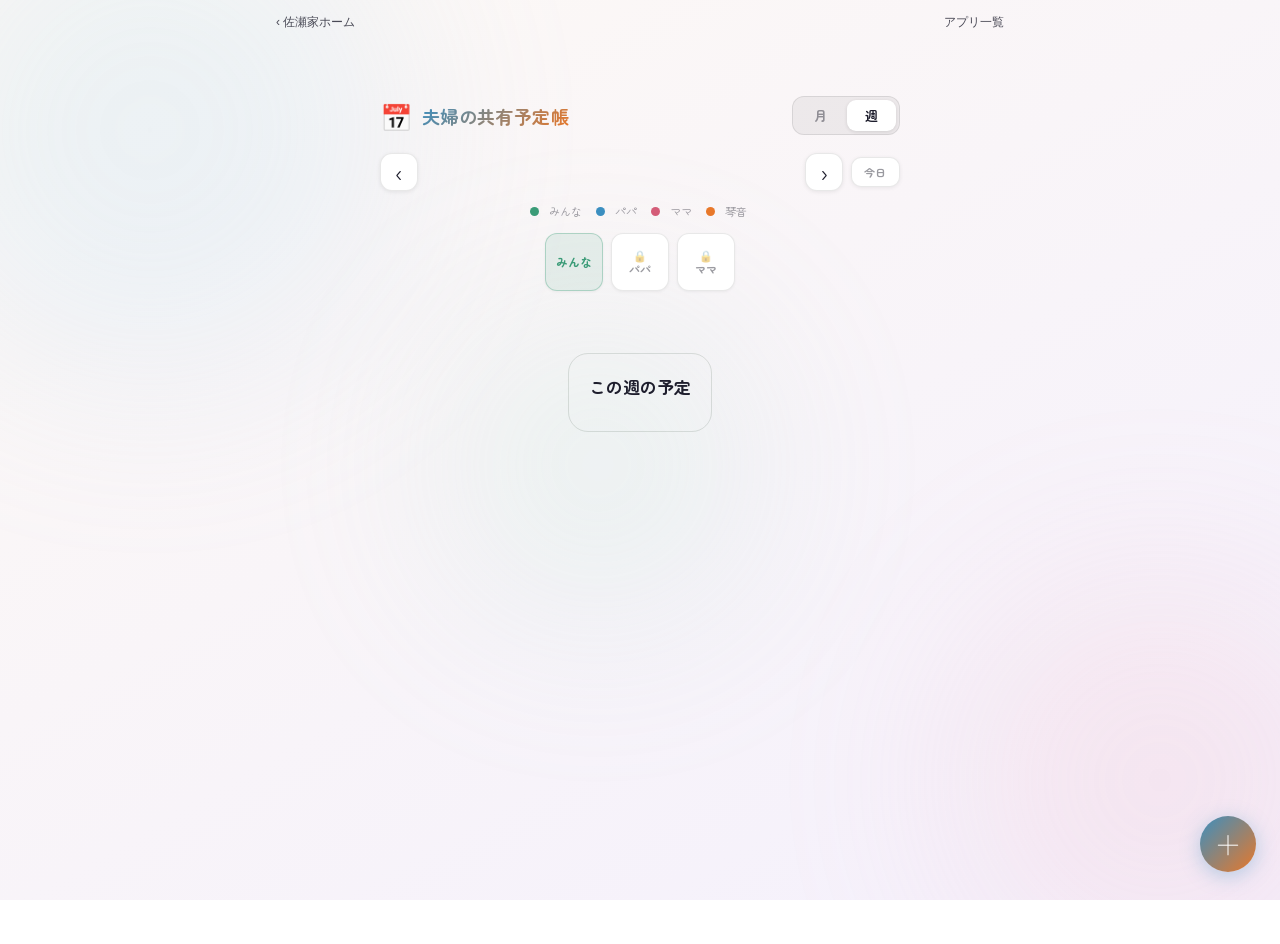
==== calendar/index.html @ 945aa165 "Unify family apps with shared login, recurring plans and shared lists" ====
<!DOCTYPE html>
<html lang="ja">
<head>
<base href="/calendar/">
<script src="/family-account.js"></script>
<link rel="stylesheet" href="/family-shared.css">
  <meta charset="UTF-8">
  <meta name="viewport" content="width=device-width, initial-scale=1.0, viewport-fit=cover">
  <meta name="apple-mobile-web-app-capable" content="yes">
  <meta name="apple-mobile-web-app-title" content="予定帳">
  <meta name="theme-color" content="#0f0f1a">
  <link rel="manifest" href="manifest.json">
  <link rel="icon" type="image/png" sizes="192x192" href="icon-192.png">
  <link rel="apple-touch-icon" href="icon-192.png">
  <title>夫婦の共有予定帳</title>
  <link rel="preconnect" href="https://fonts.googleapis.com">
  <link rel="preconnect" href="https://fonts.gstatic.com" crossorigin>
  <link href="https://fonts.googleapis.com/css2?family=Noto+Sans+JP:wght@300;400;500;700&family=Zen+Maru+Gothic:wght@400;500;700&display=swap" rel="stylesheet">
  <link rel="stylesheet" href="styles.css?v=8">
<link rel="stylesheet" href="family-ux.css">
</head>
<body>
<div class="family-bar"><a href="https://sase-apps.vercel.app/">‹ 佐瀬家ホーム</a><a href="https://sase-apps.vercel.app/#apps">アプリ一覧</a></div><p id="familyStatus" class="family-status" role="status"></p>
  <div class="bg-orbs">
    <div class="orb orb1"></div>
    <div class="orb orb2"></div>
    <div class="orb orb3"></div>
  </div>

  <div class="page">
    <!-- Header -->
    <header class="app-header">
      <div class="header-left">
        <div class="app-icon">📅</div>
        <h1 class="app-title">夫婦の共有予定帳</h1>
      </div>
      <div class="view-tabs">
        <button class="view-tab" data-view="month">月</button>
        <button class="view-tab active" data-view="week">週</button>
      </div>
    </header>

    <!-- Navigation -->
    <div class="cal-nav">
      <button class="nav-btn" id="prevBtn">‹</button>
      <div class="cal-title" id="calTitle"></div>
      <button class="nav-btn" id="nextBtn">›</button>
      <button class="today-btn" id="todayBtn">今日</button>
    </div>

    <!-- Legend -->
    <div class="legend">
      <span class="legend-dot all-dot"></span><span class="legend-label">みんな</span>
      <span class="legend-dot papa-dot"></span><span class="legend-label">パパ</span>
      <span class="legend-dot mama-dot"></span><span class="legend-label">ママ</span>
      <span class="legend-dot kotone-dot"></span><span class="legend-label">琴音</span>
    </div>

    <!-- Filter -->
    <div class="filter-row" id="filterRow">
      <button class="filter-btn active" data-filter="all">みんな</button>
      <button class="filter-btn filter-lock" data-filter="papa_private">🔒<br>パパ</button>
      <button class="filter-btn filter-lock" data-filter="mama_private">🔒<br>ママ</button>
    </div>

    <!-- Month View -->
    <div id="monthView" class="cal-section hidden">
      <div class="dow-header">
        <span class="dow-sun">日</span>
        <span>月</span><span>火</span><span>水</span><span>木</span><span>金</span>
        <span class="dow-sat">土</span>
      </div>
      <div id="monthGrid" class="month-grid"></div>
    </div>

    <!-- Week View -->
    <div id="weekView" class="cal-section">
      <div class="week-scroll">
        <div id="weekGrid" class="week-grid"></div>
      </div>
    </div>

    <p id="scheduleLoadStatus" role="status" class="ux-status"></p><section class="agenda"><h2 id="agendaTitle">この週の予定</h2><div id="agendaList"></div></section>
    <!-- FAB -->
    <button class="fab" id="fab" title="予定を追加">＋</button>
  </div>

  <!-- ===== Day Sheet Modal ===== -->
  <div id="dayModal" class="modal-wrap hidden">
    <div class="modal-overlay" id="dayOverlay"></div>
    <div class="modal-sheet">
      <div class="modal-drag-handle"></div>
      <div class="modal-header">
        <h2 class="modal-title" id="dayModalTitle"></h2>
        <button class="modal-close-btn" id="dayCloseBtn">✕</button>
      </div>
      <div class="modal-body">
        <div id="dayEventList" class="day-event-list"></div>
        <button class="outline-btn" id="dayAddBtn">＋ 予定を追加</button>
      </div>
    </div>
  </div>

  <!-- ===== Add Event Modal ===== -->
  <div id="addModal" class="modal-wrap hidden">
    <div class="modal-overlay" id="addOverlay"></div>
    <div class="modal-sheet">
      <div class="modal-drag-handle"></div>
      <div class="modal-header">
        <h2 class="modal-title" id="addModalTitle">予定を追加</h2>
        <button class="modal-close-btn" id="addCloseBtn">✕</button>
      </div>
      <div class="modal-body">
        <div class="form-section">
          <div class="form-label">開始日</div>
          <input type="date" id="dateStartInput" class="date-input">
        </div>

        <!-- 複数日トグル -->
        <div class="multiday-toggle-row">
          <label class="toggle-row">
            <input type="checkbox" id="multiDayToggle" class="toggle-check">
            <span class="toggle-label-text">日をまたぐ（出張など）</span>
          </label>
        </div>

        <!-- 終了日（日をまたぐON時） -->
        <div id="dateEndRow" class="form-section hidden">
          <div class="form-label">終了日</div>
          <input type="date" id="dateEndInput" class="date-input">
        </div>

        <div class="form-section">
          <div class="form-label">だれ？</div>
          <div class="member-selector" id="memberSelector">
            <button class="member-btn" data-member="all">みんな</button>
            <button class="member-btn" data-member="papa">パパ</button>
            <button class="member-btn" data-member="mama">ママ</button>
            <button class="member-btn" data-member="kotone">琴音</button>
          </div>
        </div>

        <div class="form-section">
          <div class="form-label">なに？</div>
          <div class="event-type-grid" id="eventTypeGrid"></div>
          <input type="text" id="customLabelInput" class="custom-input hidden" placeholder="内容を入力してください">
        </div>

        <!-- 出社先（出社系のみ） -->
        <div id="officeLocationRow" class="form-section hidden">
          <div class="form-label">出社先</div>
          <div class="location-selector" id="officeLocationSelector">
            <button class="location-btn" data-loc="豊田">豊田</button>
            <button class="location-btn" data-loc="MLS">MLS</button>
            <button class="location-btn" data-loc="丸の内">丸の内</button>
            <button class="location-btn" data-loc="その他">その他</button>
          </div>
          <input type="text" id="officeLocationCustom" class="custom-input hidden" placeholder="出社先を入力">
        </div>

        <!-- 出張先（出張のみ） -->
        <div id="tripDestRow" class="form-section hidden">
          <div class="form-label">出張先</div>
          <div class="location-selector" id="tripDestSelector">
            <button class="location-btn" data-dest="東京本社">東京本社</button>
            <button class="location-btn" data-dest="東富士研究所">東富士研究所</button>
            <button class="location-btn" data-dest="自由記述">自由記述</button>
          </div>
          <input type="text" id="tripDestCustom" class="custom-input hidden" placeholder="出張先を入力">
        </div>

        <!-- 帰宅予想時刻・晩飯（出社系・出張のみ） -->
        <div id="workExtraRow" class="form-section hidden">
          <div class="form-label">帰宅予想時刻</div>
          <input type="time" id="returnTimeInput" class="time-input">
          <div class="form-label" style="margin-top: 12px;">晩飯</div>
          <label class="toggle-row">
            <input type="checkbox" id="needsDinnerCheck" class="toggle-check">
            <span class="toggle-label-text">晩飯いる</span>
          </label>
        </div>

        <div class="form-section">
          <div class="form-label">いつ？</div>
          <div class="time-type-row" id="timeTypeGrid"></div>
          <div id="customTimeRow" class="custom-time-row hidden">
            <input type="time" id="timeStartInput" class="time-input">
            <span class="time-sep">〜</span>
            <input type="time" id="timeEndInput" class="time-input">
          </div>
        </div>

<section class="form-section"><div class="form-label">送迎担当</div><div class="transport-fields"><label>送り<select id="dropoffBy"><option value="">未定・なし</option><option value="papa">パパ</option><option value="mama">ママ</option><option value="both">ふたり</option><option value="other">ほかの人</option></select></label><label>迎え<select id="pickupBy"><option value="">未定・なし</option><option value="papa">パパ</option><option value="mama">ママ</option><option value="both">ふたり</option><option value="other">ほかの人</option></select></label></div></section><section id="repeatSettings" class="form-section"><label>繰り返し<select id="repeatRule"><option value="">繰り返さない</option><option value="weekly">毎週</option><option value="biweekly">隔週</option><option value="monthly">毎月（月末はその月の最終日）</option></select></label><label id="repeatUntilRow" hidden>繰り返す最終日<input type="date" id="repeatUntil"></label><p class="ux-help">終了日までの予定をまとめて作成します（最長1年）。編集・削除は1回ずつ行えます。</p></section><p id="seriesEditNote" class="ux-help" hidden>繰り返し予定の、この回だけを編集します。</p>
        <!-- 場所（任意） -->
        <details id="scheduleExtras" class="ux-details"><summary>場所・画像・リマインド</summary>
        <div class="form-section">
          <div class="form-label">📍 場所（任意）</div>
          <input type="text" id="placeInput" class="custom-input" placeholder="場所の名称や住所を入力">
        </div>

        <!-- 画像添付 -->
        <div class="form-section">
          <div class="form-label">📷 画像（任意・複数OK）</div>
          <input type="file" id="imageFileInput" accept="image/*" multiple class="image-file-input">
          <label for="imageFileInput" class="image-upload-label">
            <span class="image-upload-icon">📷</span>
            <span class="image-upload-text">タップして画像を追加</span>
          </label>
          <div id="imageThumbnailRow" class="image-thumbnail-row"></div>
        </div>

        <!-- リマインド設定 -->
        <div class="form-section">
          <label class="toggle-row">
            <input type="checkbox" id="reminderToggle" class="toggle-check">
            <span class="toggle-label-text">🔔 リマインドする</span>
          </label>
          <div id="reminderSettings" class="reminder-settings hidden">
            <div class="form-label" style="margin-top:4px;">だれに通知？</div>
            <div class="reminder-who-row" id="reminderWhoRow">
              <button class="reminder-who-btn" data-who="papa">パパ</button>
              <button class="reminder-who-btn" data-who="mama">ママ</button>
              <button class="reminder-who-btn" data-who="both">両方</button>
            </div>
            <div class="form-label" style="margin-top:4px;">いつ通知？（複数可）</div>
            <div class="reminder-timing-row" id="reminderTimingRow">
              <button class="reminder-timing-btn selected" data-timing="prev_day">前日夜</button>
              <button class="reminder-timing-btn" data-timing="morning">当日朝</button>
              <button class="reminder-timing-btn" data-timing="one_hour">1時間前</button>
            </div>
          </div>
        </div>

        </details>
        <button class="primary-btn" id="saveBtn">保存する</button>
      </div>
    </div>
  </div>

  <!-- ===== Detail Modal ===== -->
  <div id="detailModal" class="modal-wrap hidden">
    <div class="modal-overlay" id="detailOverlay"></div>
    <div class="modal-sheet">
      <div class="modal-drag-handle"></div>
      <div class="modal-header">
        <h2 class="modal-title">予定の詳細</h2>
        <button class="modal-close-btn" id="detailCloseBtn">✕</button>
      </div>
      <div class="modal-body" id="detailBody"></div>
    </div>
  </div>

  <!-- ===== Password Modal ===== -->
  <div id="pwModal" class="modal-wrap hidden">
    <div class="modal-overlay" id="pwOverlay"></div>
    <div class="modal-sheet">
      <div class="modal-drag-handle"></div>
      <div class="modal-header">
        <h2 class="modal-title" id="pwModalTitle">🔑 パスワード</h2>
        <button class="modal-close-btn" id="pwCloseBtn">✕</button>
      </div>
      <div class="modal-body">
        <input type="password" id="pwInput" class="custom-input" placeholder="パスワードを入力" inputmode="numeric" autocomplete="off">
        <button class="primary-btn" id="pwConfirmBtn">開く</button>
      </div>
    </div>
  </div>

  <!-- ===== Login Screen ===== -->
  <div id="loginScreen" class="login-screen hidden">
    <div class="login-card">
      <div class="login-icon">📅</div>
      <h1 class="login-title">夫婦の共有予定帳</h1>
      <p class="login-hint">だれですか？</p>
      <div class="login-member-row">
        <button class="login-member-btn" id="loginPapaBtn" data-member="papa">
          <span class="login-member-dot" style="background:var(--papa)"></span>パパ
        </button>
        <button class="login-member-btn" id="loginMamaBtn" data-member="mama">
          <span class="login-member-dot" style="background:var(--mama)"></span>ママ
        </button>
      </div>
      <input type="password" id="loginInput" class="custom-input"
        placeholder="パスワードを入力" autocomplete="current-password">
      <p class="login-error hidden" id="loginError">パスワードが違います</p>
      <button class="primary-btn" id="loginBtn">ログイン</button>
    </div>
  </div>

  <!-- ===== Lightbox ===== -->
  <div id="lightbox" class="lightbox hidden">
    <div class="lightbox-backdrop" id="lightboxBackdrop"></div>
    <button class="lightbox-close" id="lightboxClose">✕</button>
    <img id="lightboxImg" class="lightbox-img" src="" alt="">
  </div>

  <!-- ===== Toast ===== -->
  <div class="toast" id="toast"></div>

  <script src="https://cdn.jsdelivr.net/npm/@supabase/supabase-js@2/dist/umd/supabase.js"></script>
  <script src="schedule-extras.js"></script><script src="script.js?v=9"></script>
<script src="family-ux.js"></script>
</body>
</html>
---- family-shared.css ----
:root{--family-green:#315c47;--family-line:#dce4dc;--family-muted:#617268}
.family-account-bar{display:flex;justify-content:flex-end;max-width:760px;margin:auto;padding:0 16px;font:12px -apple-system,BlinkMacSystemFont,sans-serif}.family-account-bar a{display:flex;align-items:center;min-height:44px;color:inherit;text-decoration:none;opacity:.85}
.family-new-apps{display:grid;grid-template-columns:1fr 1fr;gap:12px;margin:16px 0}.family-new-apps a{display:flex;flex-direction:column;justify-content:center;border:1px solid var(--family-line);border-radius:18px;padding:18px;min-height:56px;font-weight:600}.family-new-apps span{font-size:12px;font-weight:400;margin-top:6px}.family-new-apps.compact{font-size:13px}
.transport-fields{display:grid;grid-template-columns:1fr 1fr;gap:12px}.transport-fields label,#repeatSettings label{display:flex;flex-direction:column;gap:8px;font-size:13px;margin:10px 0}.transport-fields select,#repeatSettings select,#repeatUntil{width:100%;min-width:0;padding:12px;border:1px solid #819687;border-radius:12px;background:transparent;color:inherit;font:inherit;font-size:16px;min-height:48px}.schedule-extras-view{line-height:1.8;font-size:14px}.schedule-extras-view p{margin:8px 0}.schedule-extras-view .ux-details p{font-size:13px;overflow-wrap:anywhere}
[hidden]{display:none!important}
.family-page{max-width:640px;margin:auto;padding:24px 20px calc(40px + env(safe-area-inset-bottom));font-family:-apple-system,BlinkMacSystemFont,'Noto Sans JP',sans-serif}.family-page h1{font-size:28px;margin:12px 0}.family-page p{line-height:1.7}.family-page .intro{color:var(--family-muted);font-size:14px;margin:8px 0 24px}.family-page label{display:flex;flex-direction:column;gap:8px;font-size:14px;margin:16px 0}.family-page input,.family-page textarea{width:100%;min-width:0;border:1px solid #9cad9e;background:transparent;color:inherit;border-radius:12px;padding:13px;font:inherit;font-size:16px}.family-page button,.family-page .button-link{display:inline-flex;align-items:center;justify-content:center;min-height:48px;border:1px solid var(--family-line);border-radius:13px;padding:12px 18px;font:inherit;color:inherit;background:transparent;cursor:pointer}.family-page button.primary{background:var(--family-green);color:white;border:0}.family-page button:disabled{opacity:.5}.family-page button[aria-pressed=true]{background:#e1ecdf;color:#234d36;border-color:#668465}.family-page .account-options{display:grid;grid-template-columns:1fr 1fr;gap:12px}.family-page .panel{border:1px solid var(--family-line);border-radius:22px;padding:20px;margin:20px 0;background:#fff}.family-page .actions{display:flex;flex-wrap:wrap;gap:10px}.family-page .status{font-size:14px;min-height:24px;margin:12px 0;color:var(--family-muted)}.family-page .items{display:flex;flex-direction:column;gap:10px;margin-top:20px}.family-page .item{border:1px solid var(--family-line);border-radius:18px;padding:16px;overflow-wrap:anywhere;background:#fff}.family-page .item h2{font-size:18px;margin:0 0 8px}.family-page .item p{white-space:pre-wrap;font-size:14px}.family-page .item.done .item-title{text-decoration:line-through;opacity:.6}.family-page .item-row{display:flex;align-items:center;gap:12px}.family-page .item-row .item-title{flex:1}.family-page .item-actions{display:flex;flex-wrap:wrap;gap:8px;margin-top:12px}.family-page .item-actions a{display:inline-flex;align-items:center;min-height:44px;font-size:13px;color:var(--family-green)}.family-page .small{font-size:12px;color:var(--family-muted)}.family-page .pin{letter-spacing:.5em;text-align:center;font-size:24px;max-width:240px}.family-page a:focus-visible,.family-page button:focus-visible,.family-page input:focus-visible{outline:3px solid #8cab79;outline-offset:3px}
@media(prefers-color-scheme:dark){:root{--family-green:#b5d3bc;--family-line:#47584c;--family-muted:#b5c6b8}.family-page .panel,.family-page .item{background:#26322b}.family-page button.primary{background:#456d50;color:#fff}.family-page button[aria-pressed=true]{background:#3c5c44;color:#ebf4e6}}
@media(prefers-reduced-motion:no-preference){.family-page button{transition:background .15s ease,transform .15s ease}.family-page button:active{transform:scale(.98)}}
---- calendar/styles.css ----
*, *::before, *::after {
  margin: 0; padding: 0;
  box-sizing: border-box;
  -webkit-tap-highlight-color: transparent;
}

:root {
  --bg:     #faf7f3;
  --card:   #ffffff;
  --border: rgba(0,0,0,0.09);
  --text:   #1e1e2d;
  --muted:  rgba(30,30,45,0.45);
  --sheet:  #faf8f6;

  --all:        #3A9B77;
  --all-bg:     rgba(58,155,119,0.10);
  --all-border: rgba(58,155,119,0.32);
  --papa:        #3B8FC0;
  --papa-bg:     rgba(59,143,192,0.10);
  --papa-border: rgba(59,143,192,0.32);
  --mama:        #D45C78;
  --mama-bg:     rgba(212,92,120,0.10);
  --mama-border: rgba(212,92,120,0.32);
  --kotone:        #E8782A;
  --kotone-bg:     rgba(232,120,42,0.10);
  --kotone-border: rgba(232,120,42,0.32);
}

body {
  font-family: 'Zen Maru Gothic', 'Noto Sans JP', sans-serif;
  background: linear-gradient(150deg, #fdf9f5 0%, #f4f0fc 100%);
  background-attachment: fixed;
  color: var(--text);
  min-height: 100vh;
  overflow-x: hidden;
  -webkit-font-smoothing: antialiased;
}

/* ===== Background Orbs ===== */
.bg-orbs {
  position: fixed; inset: 0;
  pointer-events: none; z-index: 0; overflow: hidden;
}
.orb {
  position: absolute; border-radius: 50%;
  filter: blur(100px); opacity: 0.18;
  animation: orbFloat 16s ease-in-out infinite;
}
.orb1 { width: 500px; height: 500px; background: #a8d4f0; top: -120px; left: -100px; }
.orb2 { width: 400px; height: 400px; background: #f5afc0; bottom: -80px; right: -80px; animation-delay: 6s; }
.orb3 { width: 300px; height: 300px; background: #a8e0cb; top: 35%; left: 35%; animation-delay: 3s; }
@keyframes orbFloat {
  0%,100% { transform: translate(0,0) scale(1); }
  50%      { transform: translate(20px,-20px) scale(1.06); }
}

/* ===== Page ===== */
.page {
  position: relative; z-index: 1;
  min-height: 100vh;
  display: flex; flex-direction: column; align-items: center;
  padding: 0 14px calc(90px + env(safe-area-inset-bottom));
}

.hidden { display: none !important; }

/* ===== Header ===== */
.app-header {
  width: 100%; max-width: 520px;
  display: flex; align-items: center; justify-content: space-between;
  padding: 52px 0 18px;
  gap: 12px;
}
.header-left {
  display: flex; align-items: center; gap: 10px;
}
.app-icon { font-size: 26px; }
.app-title {
  font-size: 16px; font-weight: 700; letter-spacing: 0.02em;
  background: linear-gradient(135deg, var(--papa) 0%, var(--kotone) 100%);
  -webkit-background-clip: text; -webkit-text-fill-color: transparent; background-clip: text;
}
.view-tabs {
  display: flex; background: rgba(0,0,0,0.05);
  border: 1px solid var(--border); border-radius: 12px; padding: 3px; gap: 2px;
}
.view-tab {
  border: none; background: transparent; color: var(--muted);
  font-size: 13px; font-weight: 700; padding: 6px 18px; border-radius: 9px;
  cursor: pointer; transition: all 0.2s; font-family: inherit;
}
.view-tab.active {
  background: white; color: var(--text);
  box-shadow: 0 1px 4px rgba(0,0,0,0.12);
}

/* ===== Navigation ===== */
.cal-nav {
  width: 100%; max-width: 520px;
  display: flex; align-items: center; gap: 8px; margin-bottom: 12px;
}
.cal-title {
  flex: 1; font-size: 17px; font-weight: 700;
  text-align: center; letter-spacing: 0.02em; color: var(--text);
}
.nav-btn {
  border: 1px solid var(--border); background: var(--card);
  color: var(--text); font-size: 22px;
  width: 38px; height: 38px; border-radius: 12px; cursor: pointer;
  display: flex; align-items: center; justify-content: center;
  transition: background 0.15s; font-family: inherit;
  box-shadow: 0 1px 4px rgba(0,0,0,0.08);
}
.nav-btn:active { background: rgba(0,0,0,0.05); }
.today-btn {
  border: 1px solid var(--border); background: var(--card);
  color: var(--muted); font-size: 11px; font-weight: 700;
  padding: 6px 12px; border-radius: 10px; cursor: pointer;
  font-family: inherit; letter-spacing: 0.05em;
  box-shadow: 0 1px 4px rgba(0,0,0,0.07);
  transition: all 0.15s;
}
.today-btn:active { background: rgba(0,0,0,0.06); color: var(--text); }

/* ===== Legend ===== */
.legend {
  display: flex; align-items: center; gap: 10px; margin-bottom: 14px;
}
.legend-dot {
  width: 9px; height: 9px; border-radius: 50%; display: inline-block; flex-shrink: 0;
}
.all-dot    { background: var(--all); }
.papa-dot   { background: var(--papa); }
.mama-dot   { background: var(--mama); }
.kotone-dot { background: var(--kotone); }
.legend-label { font-size: 11px; color: var(--muted); margin-right: 4px; }

/* ===== Filter Row ===== */
.filter-row {
  display: flex; gap: 8px; margin-bottom: 14px;
}
.filter-btn {
  width: 58px; height: 58px; flex: none;
  border: 1px solid var(--border); background: var(--card);
  color: var(--muted); font-size: 12px; font-weight: 700;
  padding: 0; border-radius: 12px; cursor: pointer;
  transition: all 0.15s; font-family: inherit;
  box-shadow: 0 1px 3px rgba(0,0,0,0.05);
  display: flex; flex-direction: column;
  align-items: center; justify-content: center;
  line-height: 1.3;
}
.filter-btn:active { transform: scale(0.95); }
.filter-lock { font-size: 11px; }
.filter-btn:active { transform: scale(0.96); }
.filter-btn.active[data-filter="all"]          { background: var(--all-bg);  border-color: var(--all-border);  color: var(--all); }
.filter-btn.active[data-filter="papa_private"] { background: var(--papa-bg); border-color: var(--papa-border); color: var(--papa); }
.filter-btn.active[data-filter="mama_private"] { background: var(--mama-bg); border-color: var(--mama-border); color: var(--mama); }

/* ===== Calendar Section ===== */
.cal-section { width: 100%; max-width: 520px; }

/* ===== Month View ===== */
.dow-header {
  display: grid; grid-template-columns: repeat(7, 1fr);
  margin-bottom: 4px;
}
.dow-header span {
  text-align: center; font-size: 11px; font-weight: 700;
  color: var(--muted); padding: 4px 0;
}
.dow-header .dow-sun { color: #D45C78; }
.dow-header .dow-sat { color: #3B8FC0; }

.month-grid {
  display: grid; grid-template-columns: repeat(7, 1fr); gap: 3px;
}

.day-cell {
  background: var(--card); border: 1px solid var(--border); border-radius: 10px;
  padding: 6px 3px 5px; min-height: 62px; cursor: pointer;
  display: flex; flex-direction: column; align-items: center;
  box-shadow: 0 1px 3px rgba(0,0,0,0.05);
  transition: box-shadow 0.15s, border-color 0.15s;
}
.day-cell:active { background: rgba(0,0,0,0.03); }
.day-cell.empty { background: transparent; border-color: transparent; box-shadow: none; cursor: default; }
.day-cell.today { border-color: var(--papa); border-width: 2px; }
.day-cell.today .day-num {
  background: var(--papa); color: white;
  border-radius: 50%; width: 22px; height: 22px;
  display: flex; align-items: center; justify-content: center;
}

.day-num {
  font-size: 12px; font-weight: 700; line-height: 1; margin-bottom: 4px;
  width: 22px; height: 22px; display: flex; align-items: center; justify-content: center;
  color: var(--text);
}
.day-cell.sun .day-num { color: var(--mama); }
.day-cell.sat .day-num { color: var(--papa); }

.day-dots {
  display: flex; flex-wrap: wrap; gap: 2px; justify-content: center;
}
.day-dot {
  width: 6px; height: 6px; border-radius: 50%;
}

/* ===== Week View ===== */
.week-scroll {
  overflow-x: auto; -webkit-overflow-scrolling: touch;
  border-radius: 12px;
}
.week-grid {
  min-width: 520px;
}

.week-header-row {
  display: grid; grid-template-columns: 40px repeat(7, 1fr);
  gap: 3px; margin-bottom: 3px;
}
.week-header-corner { /* empty */ }
.week-day-label {
  text-align: center; padding: 4px 2px;
  font-size: 10px; font-weight: 700; color: var(--muted);
}
.week-day-label .wday-num {
  display: block; font-size: 14px; font-weight: 700; color: var(--text); margin-bottom: 1px;
}
.week-day-label.today-col .wday-num {
  background: var(--papa); color: white;
  border-radius: 50%; width: 24px; height: 24px;
  display: flex; align-items: center; justify-content: center; margin: 0 auto 1px;
}
.week-day-label.sun-col .wday-num { color: var(--mama); }
.week-day-label.sat-col .wday-num { color: var(--papa); }
.week-day-label.today-col .wday-num { color: white; }

.week-member-row {
  display: grid; grid-template-columns: 40px 1fr;
  gap: 3px; margin-bottom: 4px; align-items: stretch;
}
.week-member-label {
  display: flex; align-items: center; justify-content: center;
  font-size: 11px; font-weight: 700; border-radius: 8px; padding: 6px 2px;
  writing-mode: vertical-rl; text-orientation: mixed;
}
.week-member-label.all    { color: var(--all);    background: var(--all-bg); }
.week-member-label.papa   { color: var(--papa);   background: var(--papa-bg); }
.week-member-label.mama   { color: var(--mama);   background: var(--mama-bg); }
.week-member-label.kotone { color: var(--kotone); background: var(--kotone-bg); }

/* ===== Week Bar Layout ===== */
.week-days-wrapper {
  position: relative; min-height: 76px;
}
.week-bg-grid {
  display: grid; grid-template-columns: repeat(7, 1fr);
  gap: 3px; position: absolute; inset: 0;
}
.week-bg-cell {
  background: var(--card); border: 1px solid var(--border); border-radius: 8px;
  cursor: pointer; transition: background 0.15s;
  box-shadow: 0 1px 3px rgba(0,0,0,0.05);
}
.week-bg-cell:active { background: rgba(0,0,0,0.03); }
.week-bg-cell.today-col { border-color: var(--papa); border-width: 2px; }
.week-bg-cell.weekend-col { background: rgba(0,0,0,0.02); }

.week-ev-layer {
  display: grid; grid-template-columns: repeat(7, 1fr);
  grid-auto-rows: auto; align-items: start; gap: 3px;
  padding: 5px 0; position: relative; z-index: 1;
  pointer-events: none;
}
.week-event-bar {
  pointer-events: all;
  font-size: 10px; padding: 3px 6px;
  border: 1px solid transparent; line-height: 1.4;
  cursor: pointer; white-space: nowrap;
  overflow: hidden; text-overflow: ellipsis;
  transition: opacity 0.1s;
}
.week-event-bar:active { opacity: 0.7; }
.week-event-bar.confirmed {
  border-width: 2px;
  font-weight: 700;
}

/* ===== FAB ===== */
.fab {
  position: fixed;
  bottom: calc(28px + env(safe-area-inset-bottom));
  right: 24px;
  width: 56px; height: 56px; border-radius: 50%;
  border: none;
  background: linear-gradient(135deg, var(--papa) 0%, var(--kotone) 100%);
  color: #fff; font-size: 28px; font-weight: 300;
  cursor: pointer; display: flex; align-items: center; justify-content: center;
  box-shadow: 0 4px 20px rgba(59,143,192,0.35); z-index: 100;
  transition: transform 0.15s, box-shadow 0.15s; font-family: inherit;
}
.fab:active { transform: scale(0.90); box-shadow: 0 2px 10px rgba(59,143,192,0.25); }

/* ===== Modal ===== */
.modal-wrap {
  position: fixed; inset: 0; z-index: 200;
  display: flex; align-items: flex-end; justify-content: center;
}
.modal-overlay {
  position: absolute; inset: 0;
  background: rgba(0,0,0,0.32);
  backdrop-filter: blur(3px); -webkit-backdrop-filter: blur(3px);
}
.modal-sheet {
  position: relative; z-index: 1;
  width: 100%; max-width: 540px;
  background: var(--sheet);
  border-radius: 24px 24px 0 0;
  border: 1px solid rgba(0,0,0,0.08); border-bottom: none;
  padding: 10px 20px calc(28px + env(safe-area-inset-bottom));
  max-height: 90vh; overflow-y: auto;
  box-shadow: 0 -4px 30px rgba(0,0,0,0.12);
  animation: slideUp 0.28s cubic-bezier(0.34,1.1,0.64,1);
}
@keyframes slideUp {
  from { transform: translateY(100%); opacity: 0; }
  to   { transform: translateY(0);    opacity: 1; }
}
.modal-drag-handle {
  width: 38px; height: 4px; background: var(--border);
  border-radius: 2px; margin: 0 auto 14px;
}
.modal-header {
  display: flex; align-items: center; justify-content: space-between;
  margin-bottom: 18px;
}
.modal-title { font-size: 16px; font-weight: 700; color: var(--text); }
.modal-close-btn {
  border: none; background: rgba(0,0,0,0.07); color: var(--muted);
  width: 30px; height: 30px; border-radius: 50%; cursor: pointer;
  font-size: 13px; display: flex; align-items: center; justify-content: center;
  font-family: inherit;
}
.modal-body { display: flex; flex-direction: column; gap: 16px; }

/* ===== Day Modal ===== */
.day-event-list { display: flex; flex-direction: column; gap: 8px; margin-bottom: 4px; }
.day-event-row {
  display: flex; align-items: center; gap: 10px;
  background: var(--card); border: 1px solid var(--border); border-radius: 12px;
  padding: 12px 14px; cursor: pointer; transition: background 0.15s;
  box-shadow: 0 1px 4px rgba(0,0,0,0.06);
}
.day-event-row:active { background: rgba(0,0,0,0.04); }
.day-event-member-dot {
  width: 10px; height: 10px; border-radius: 50%; flex-shrink: 0;
}
.day-event-info { flex: 1; min-width: 0; }
.day-event-label {
  display: block; font-size: 14px; font-weight: 600; color: var(--text);
  white-space: nowrap; overflow: hidden; text-overflow: ellipsis;
}
.day-event-meta {
  display: block; font-size: 11px; color: var(--muted); margin-top: 2px;
}
.day-event-badge { font-size: 14px; flex-shrink: 0; }

/* ===== Add Modal ===== */
.modal-date-badge {
  background: rgba(0,0,0,0.05); border: 1px solid var(--border);
  border-radius: 10px; padding: 10px 14px;
  font-size: 14px; font-weight: 600; color: var(--text); text-align: center;
}
.form-section { display: flex; flex-direction: column; gap: 8px; }
.form-label {
  font-size: 10px; font-weight: 700; color: var(--muted);
  letter-spacing: 0.10em; text-transform: uppercase;
}

/* 日をまたぐ toggle */
.multiday-toggle-row {
  display: flex; align-items: center;
}
.toggle-row {
  display: flex; align-items: center; gap: 8px; cursor: pointer;
}
.toggle-check {
  width: 16px; height: 16px; cursor: pointer;
  accent-color: var(--papa);
}
.toggle-label-text {
  font-size: 13px; color: var(--muted); font-weight: 500;
}

/* Date end input */
.date-input {
  background: var(--card); border: 1px solid var(--border);
  border-radius: 12px; color: var(--text);
  font-size: 16px; font-family: inherit;
  padding: 10px 14px; width: 100%; outline: none;
  box-shadow: 0 1px 3px rgba(0,0,0,0.06);
  transition: border-color 0.2s;
}
.date-input:focus { border-color: var(--papa); }

/* Member selector */
.member-selector { display: grid; grid-template-columns: repeat(2, 1fr); gap: 8px; }
.member-btn {
  border: 2px solid var(--border); background: var(--card);
  color: var(--muted); font-size: 14px; font-weight: 700;
  padding: 12px 8px; border-radius: 14px; cursor: pointer;
  transition: all 0.15s; font-family: inherit;
  box-shadow: 0 1px 3px rgba(0,0,0,0.06);
}
.member-btn:active { transform: scale(0.95); }
.member-btn.selected[data-member="all"]    { background: var(--all-bg);    border-color: var(--all-border);    color: var(--all); }
.member-btn.selected[data-member="papa"]   { background: var(--papa-bg);   border-color: var(--papa-border);   color: var(--papa); }
.member-btn.selected[data-member="mama"]   { background: var(--mama-bg);   border-color: var(--mama-border);   color: var(--mama); }
.member-btn.selected[data-member="kotone"] { background: var(--kotone-bg); border-color: var(--kotone-border); color: var(--kotone); }

/* Event type grid */
.event-type-grid { display: grid; grid-template-columns: repeat(2, 1fr); gap: 6px; }
.event-type-btn {
  border: 1px solid var(--border); background: var(--card);
  color: var(--text); font-size: 13px; font-weight: 500;
  padding: 10px 12px; border-radius: 12px; cursor: pointer;
  display: flex; align-items: center; gap: 6px; text-align: left;
  transition: all 0.15s; font-family: inherit;
  box-shadow: 0 1px 3px rgba(0,0,0,0.05);
}
.event-type-btn:active { transform: scale(0.97); }
.event-type-btn.selected {
  background: rgba(59,143,192,0.08); border-color: var(--papa-border); color: var(--papa);
}
.custom-input {
  background: var(--card); border: 1px solid var(--border); border-radius: 12px;
  color: var(--text); font-size: 15px; font-family: inherit;
  padding: 12px 16px; width: 100%; outline: none;
  box-shadow: 0 1px 3px rgba(0,0,0,0.06);
  transition: border-color 0.2s;
}
.custom-input:focus { border-color: var(--papa); }

/* Time type */
.time-type-row { display: flex; gap: 6px; flex-wrap: wrap; }
.time-type-btn {
  flex: 1; min-width: 56px;
  border: 1px solid var(--border); background: var(--card);
  color: var(--text); font-size: 11px; font-weight: 600;
  padding: 10px 4px; border-radius: 12px; cursor: pointer; text-align: center;
  transition: all 0.15s; font-family: inherit;
  box-shadow: 0 1px 3px rgba(0,0,0,0.05);
}
.time-type-btn:active { transform: scale(0.97); }
.time-type-btn.selected {
  background: rgba(59,143,192,0.08); border-color: var(--papa-border); color: var(--papa);
}
.custom-time-row {
  display: flex; align-items: center; gap: 8px;
}
.time-input {
  flex: 1; background: var(--card); border: 1px solid var(--border);
  border-radius: 10px; color: var(--text); font-size: 16px;
  font-family: inherit; padding: 8px 12px; outline: none;
  box-shadow: 0 1px 3px rgba(0,0,0,0.05);
  transition: border-color 0.2s;
}
.time-input:focus { border-color: var(--papa); }
.time-sep { color: var(--muted); font-size: 16px; }

/* Buttons */
.primary-btn {
  width: 100%; padding: 15px; border: none; border-radius: 16px;
  background: linear-gradient(135deg, var(--papa), var(--kotone));
  color: #fff; font-size: 16px; font-weight: 700; cursor: pointer;
  font-family: inherit; transition: opacity 0.15s, transform 0.15s; margin-top: 4px;
  box-shadow: 0 3px 12px rgba(59,143,192,0.30);
}
.primary-btn:active { opacity: 0.85; transform: scale(0.98); }

.outline-btn {
  width: 100%; padding: 13px; border: 1px solid var(--border);
  border-radius: 14px; background: var(--card);
  color: var(--text); font-size: 14px; font-weight: 600;
  cursor: pointer; font-family: inherit; transition: background 0.15s;
  box-shadow: 0 1px 3px rgba(0,0,0,0.05);
}
.outline-btn:active { background: rgba(0,0,0,0.04); }

/* ===== Login Screen ===== */
.login-screen {
  position: fixed; inset: 0; z-index: 9000;
  background: linear-gradient(150deg, #fdf9f5 0%, #f4f0fc 100%);
  display: flex; align-items: center; justify-content: center;
  padding: 24px;
}
.login-card {
  background: #fff;
  border-radius: 24px;
  padding: 40px 28px 32px;
  width: 100%; max-width: 360px;
  box-shadow: 0 4px 32px rgba(0,0,0,0.10);
  display: flex; flex-direction: column; gap: 16px;
  text-align: center;
}
.login-icon { font-size: 48px; line-height: 1; }
.login-title { font-size: 20px; font-weight: 700; color: var(--text); }
.login-hint { font-size: 13px; color: var(--muted); margin-top: -8px; }
.login-member-row {
  display: flex; gap: 12px;
}
.login-member-btn {
  flex: 1; display: flex; align-items: center; justify-content: center; gap: 8px;
  padding: 12px; border-radius: 14px;
  border: 2px solid var(--border); background: var(--card);
  font-size: 15px; font-weight: 600; color: var(--text);
  cursor: pointer; font-family: inherit; transition: border-color 0.15s, background 0.15s;
}
.login-member-btn.selected { border-color: currentColor; background: rgba(0,0,0,0.04); }
.login-member-btn#loginPapaBtn.selected { border-color: var(--papa); color: var(--papa); }
.login-member-btn#loginMamaBtn.selected { border-color: var(--mama); color: var(--mama); }
.login-member-dot {
  width: 10px; height: 10px; border-radius: 50%; display: inline-block; flex-shrink: 0;
}
.login-error {
  font-size: 13px; color: #e05c75;
  background: rgba(224,92,117,0.08);
  border-radius: 8px; padding: 8px 12px;
  text-align: center;
}

/* ===== Detail Modal ===== */
.detail-event-header {
  display: flex; align-items: center; gap: 12px;
  padding: 14px 16px; border-radius: 14px;
}
.detail-event-emoji { font-size: 30px; line-height: 1; }
.detail-event-info { flex: 1; }
.detail-event-name { font-size: 16px; font-weight: 700; margin-bottom: 4px; }
.detail-event-meta { font-size: 12px; color: var(--muted); line-height: 1.6; }

.confirmed-badge {
  display: inline-flex; align-items: center; gap: 5px;
  font-size: 12px; color: var(--kotone);
  background: var(--kotone-bg); border: 1px solid var(--kotone-border);
  border-radius: 20px; padding: 5px 12px;
}

.detail-section-label {
  font-size: 10px; font-weight: 700; color: var(--muted);
  letter-spacing: 0.10em; text-transform: uppercase;
}
.comment-display {
  background: rgba(0,0,0,0.04); border: 1px solid var(--border);
  border-radius: 12px; padding: 12px 14px;
  font-size: 13px; color: var(--text); line-height: 1.7; white-space: pre-wrap;
}

.action-row { display: grid; grid-template-columns: 1fr 1fr; gap: 8px; }
.action-btn {
  border: 1px solid var(--border); background: var(--card);
  color: var(--text); font-size: 13px; font-weight: 600;
  padding: 13px 8px; border-radius: 14px; cursor: pointer;
  text-align: center; font-family: inherit; line-height: 1.4;
  transition: all 0.15s; box-shadow: 0 1px 3px rgba(0,0,0,0.06);
}
.action-btn:active { opacity: 0.8; transform: scale(0.97); }
.action-btn.confirmed {
  background: var(--kotone-bg); border-color: var(--kotone-border); color: var(--kotone);
}
.action-btn.discussing {
  background: rgba(245,158,11,0.10); border-color: rgba(245,158,11,0.35); color: #D97706;
}

.comment-form { display: flex; flex-direction: column; gap: 8px; }
.comment-textarea {
  background: var(--card); border: 1px solid var(--border); border-radius: 12px;
  color: var(--text); font-size: 14px; font-family: inherit;
  padding: 12px 14px; resize: none; height: 80px; outline: none;
  transition: border-color 0.2s;
}
.comment-textarea:focus { border-color: var(--papa); }
.comment-save-btn {
  padding: 12px; border: none; border-radius: 12px;
  background: rgba(217,119,6,0.85); color: #fff;
  font-size: 14px; font-weight: 700; cursor: pointer; font-family: inherit;
}
.comment-save-btn:active { opacity: 0.85; }

.line-btn {
  width: 100%; padding: 14px; border: none; border-radius: 14px;
  background: #06C755; color: #fff;
  font-size: 15px; font-weight: 700; cursor: pointer; font-family: inherit;
  display: flex; align-items: center; justify-content: center; gap: 8px;
  transition: opacity 0.15s;
}
.line-btn:active { opacity: 0.85; }

.detail-action-row {
  display: grid; grid-template-columns: 1fr 1fr; gap: 8px;
}
.edit-btn {
  padding: 12px; cursor: pointer; font-family: inherit;
  border: 1px solid var(--papa-border); border-radius: 12px;
  background: var(--papa-bg); color: var(--papa);
  font-size: 13px; font-weight: 600; transition: all 0.15s;
}
.edit-btn:active { opacity: 0.8; }
.delete-btn {
  padding: 12px; cursor: pointer; font-family: inherit;
  border: 1px solid rgba(200,50,50,0.20); border-radius: 12px;
  background: rgba(200,50,50,0.05); color: rgba(180,60,60,0.75);
  font-size: 13px; transition: all 0.15s;
}
.delete-btn:active { background: rgba(200,50,50,0.10); }

/* ===== 出社先・出張先 選択ボタン ===== */
.location-selector {
  display: flex;
  flex-wrap: wrap;
  gap: 8px;
}
.location-btn {
  padding: 6px 16px;
  border: 1.5px solid var(--border);
  border-radius: 20px;
  background: var(--card);
  color: var(--muted);
  font-size: 13px;
  font-weight: 600;
  cursor: pointer;
  font-family: inherit;
  transition: all 0.15s;
}
.location-btn.selected {
  background: var(--papa-bg);
  border-color: var(--papa);
  color: var(--papa);
}

/* ===== 詳細モーダル: 出社情報テーブル ===== */
.detail-work-info {
  background: var(--card);
  border: 1px solid var(--border);
  border-radius: 12px;
  overflow: hidden;
  margin-bottom: 4px;
}
.detail-info-row {
  display: flex;
  align-items: center;
  padding: 10px 14px;
  gap: 12px;
  border-bottom: 1px solid var(--border);
}
.detail-info-row:last-child { border-bottom: none; }
.detail-info-label {
  font-size: 12px;
  color: var(--muted);
  font-weight: 600;
  min-width: 72px;
  flex-shrink: 0;
}
.detail-info-value {
  font-size: 14px;
  font-weight: 600;
  color: var(--text);
}

/* ===== Toast ===== */
.toast {
  position: fixed;
  bottom: calc(96px + env(safe-area-inset-bottom));
  left: 50%; transform: translateX(-50%) translateY(16px);
  background: rgba(30,30,45,0.92); border: 1px solid transparent;
  border-radius: 20px; padding: 10px 22px;
  font-size: 13px; font-weight: 600; color: white;
  opacity: 0; transition: opacity 0.25s, transform 0.25s;
  white-space: nowrap; backdrop-filter: blur(8px); z-index: 300;
  pointer-events: none; box-shadow: 0 4px 16px rgba(0,0,0,0.15);
}
.toast.show { opacity: 1; transform: translateX(-50%) translateY(0); }

/* ===== Responsive ===== */
@media (min-width: 480px) {
  .app-title { font-size: 18px; }
  .day-cell { min-height: 70px; }
  .week-chip { font-size: 10px; }
}


/* ===== 場所リンク ===== */
.detail-place-link {
  color: #3A9B77;
  text-decoration: underline;
  font-size: 14px;
  word-break: break-all;
}
.detail-place-link:active { opacity: 0.7; }

/* ===== 画像アップロード（追加モーダル）===== */
.image-file-input { display: none; }
.image-upload-label {
  display: flex; align-items: center; justify-content: center; gap: 8px;
  background: var(--card); border: 2px dashed var(--border);
  border-radius: 14px; padding: 16px; cursor: pointer;
  color: var(--muted); font-size: 13px; font-weight: 600;
  transition: border-color 0.2s, background 0.2s;
}
.image-upload-label:active { background: rgba(0,0,0,0.03); border-color: var(--papa); }
.image-upload-icon { font-size: 20px; }
.image-thumbnail-row { display: flex; gap: 8px; flex-wrap: wrap; margin-top: 8px; }
.thumb-item {
  position: relative; width: 80px; height: 80px;
  border-radius: 10px; overflow: hidden;
  border: 1px solid var(--border); flex-shrink: 0;
}
.thumb-item img { width: 100%; height: 100%; object-fit: cover; cursor: pointer; display: block; }
.thumb-remove {
  position: absolute; top: 3px; right: 3px;
  width: 18px; height: 18px; border-radius: 50%;
  background: rgba(0,0,0,0.55); color: white; border: none;
  font-size: 10px; cursor: pointer;
  display: flex; align-items: center; justify-content: center;
}

/* ===== 詳細モーダル: 画像サムネイル ===== */
.detail-images { display: flex; gap: 8px; flex-wrap: wrap; }
.detail-thumb {
  width: 90px; height: 90px; border-radius: 10px;
  overflow: hidden; border: 1px solid var(--border); cursor: pointer;
}
.detail-thumb img { width: 100%; height: 100%; object-fit: cover; display: block; }

/* ===== Lightbox ===== */
.lightbox {
  position: fixed; inset: 0; z-index: 9999;
  display: flex; align-items: center; justify-content: center;
}
.lightbox-backdrop {
  position: absolute; inset: 0; background: rgba(0,0,0,0.92);
}
.lightbox-img {
  position: relative; z-index: 1;
  max-width: 94vw; max-height: 88vh;
  object-fit: contain; border-radius: 6px;
}
.lightbox-close {
  position: absolute; top: 20px; right: 20px; z-index: 2;
  width: 36px; height: 36px; border-radius: 50%;
  background: rgba(255,255,255,0.18); border: none;
  color: white; font-size: 16px; cursor: pointer;
  display: flex; align-items: center; justify-content: center;
  font-family: inherit;
}

/* ===== リマインド設定 ===== */
.reminder-settings { display: flex; flex-direction: column; gap: 8px; padding-top: 4px; }
.reminder-who-row, .reminder-timing-row { display: flex; gap: 6px; flex-wrap: wrap; }
.reminder-who-btn, .reminder-timing-btn {
  flex: 1; min-width: 64px; padding: 9px 8px;
  border: 1px solid var(--border); border-radius: 12px;
  background: var(--card); color: var(--muted);
  font-size: 12px; font-weight: 600; cursor: pointer;
  font-family: inherit; text-align: center; transition: all 0.15s;
}
.reminder-who-btn.selected {
  background: var(--papa-bg); border-color: var(--papa-border); color: var(--papa);
}
.reminder-timing-btn.selected {
  background: var(--papa-bg); border-color: var(--papa-border); color: var(--papa);
}
---- calendar/family-ux.css ----
:root{--ux-line:rgba(128,145,133,.25)}
.family-bar{display:flex;align-items:center;justify-content:space-between;gap:12px;max-width:760px;margin:0 auto;padding:env(safe-area-inset-top) 16px 0;position:relative;z-index:2;font-family:-apple-system,BlinkMacSystemFont,sans-serif;font-size:12px}.family-bar a{display:flex;align-items:center;min-height:44px;color:inherit;text-decoration:none;opacity:.8}.family-bar a:active{opacity:1}.family-status{font-size:12px;text-align:center;position:relative;z-index:2;padding:0 16px}.family-status:empty{display:none}button,a,input,summary{touch-action:manipulation}button:focus-visible,a:focus-visible,summary:focus-visible{outline:3px solid #82a67b;outline-offset:3px}button:disabled{cursor:wait;opacity:.55}.ux-help,.ux-status{font-size:12px;line-height:1.65;color:inherit;opacity:.75;margin:12px 0}.ux-details{border:1px solid var(--ux-line);border-radius:14px;padding:0 12px;margin:14px 0}.ux-details summary{cursor:pointer;padding:14px 0;min-height:48px;font-size:13px}.agenda{margin:24px 0 80px;padding:20px;border:1px solid var(--ux-line);border-radius:20px}.agenda h2{font-size:17px;margin-bottom:12px}.agenda-row{width:100%;background:transparent;border:0;border-bottom:1px solid var(--ux-line);color:inherit;text-align:left;display:flex;flex-direction:column;gap:5px;padding:14px 0;line-height:1.5;cursor:pointer}.agenda-row strong{font-size:15px}.agenda-row span{font-size:12px}.agenda-row small{font-size:11px;color:#72a181}.detail-action-row{flex-wrap:wrap}.detail-action-row button{flex:1;min-width:90px}.workout-start{max-width:600px;margin:12px auto 24px;padding:20px;border:1px solid var(--ux-line);border-radius:20px;background:rgba(137,113,199,.1)}.workout-start h2{font-size:20px}.workout-start p{font-size:13px;opacity:.7;margin:8px 0 16px}.workout-start button{width:100%;min-height:52px;background:#7966bd;color:white;border:0;border-radius:14px;font-size:16px}.workout-tools{display:flex;flex-wrap:wrap;gap:8px;margin-bottom:18px}.workout-tools p{flex-basis:100%;font-size:12px;line-height:1.6}.workout-tools button{border:1px solid var(--ux-line);border-radius:12px;background:transparent;color:inherit;padding:10px 12px;min-height:44px;font-size:13px}.workout-tools [hidden]{display:none}.album-controls{display:flex;flex-wrap:wrap;gap:10px;align-items:center;margin:16px 0;font-size:13px}.album-controls input,.album-controls button,.album-more{border:1px solid var(--ux-line);border-radius:12px;padding:10px;background:transparent;color:inherit;min-height:44px}.album-more{display:block;margin:20px auto;min-width:200px;font-size:14px}.album-more[hidden]{display:none}#albumStatus{font-size:12px;opacity:.7}.popup-browse{display:flex;align-items:center;gap:12px;color:white;padding:8px}.popup-browse p{font-size:13px;text-align:center;flex:1}.popup-browse button{background:#ffffff22;color:white;border:0;border-radius:14px;width:44px;min-height:44px;font-size:28px;flex-shrink:0}.grid-item img{aspect-ratio:1;object-fit:cover}.todo-check{min-width:44px;min-height:44px}.todo-item{min-height:52px}
@media(max-width:600px){button{min-height:44px}input:not([type=checkbox]):not([type=radio]),textarea,select{font-size:16px!important}input[type=date],input[type=time],input[type=month]{min-width:0;max-width:100%;min-height:44px}.modal-sheet,.modal-card{max-height:90dvh;overscroll-behavior:contain}.modal-body{overscroll-behavior:contain}.modal-header{position:sticky;top:0;z-index:1}.workout-start{margin-left:16px;margin-right:16px}.ex-row-head{min-height:48px}.btn-primary,.btn-submit{min-height:48px}.modal-close,.modal-close-btn{min-width:44px;min-height:44px}.form-label{font-size:13px!important}}
@media(prefers-reduced-motion:reduce){*,*::before,*::after{animation:none!important;transition:none!important;scroll-behavior:auto!important}}@media(prefers-reduced-motion:no-preference){button,a{transition:transform .14s ease,opacity .14s ease}button:active{transform:scale(.98)}}

.number-stepper{display:flex;flex-wrap:wrap;gap:4px}.number-stepper input{flex:1 0 100%;width:100%;min-width:0}.number-stepper button{flex:1;border:1px solid var(--ux-line);border-radius:10px;background:transparent;color:inherit;min-height:44px;font-size:18px}.workout-tools{padding:12px 16px}.modal-header{background:var(--card,var(--bg,#fff))}
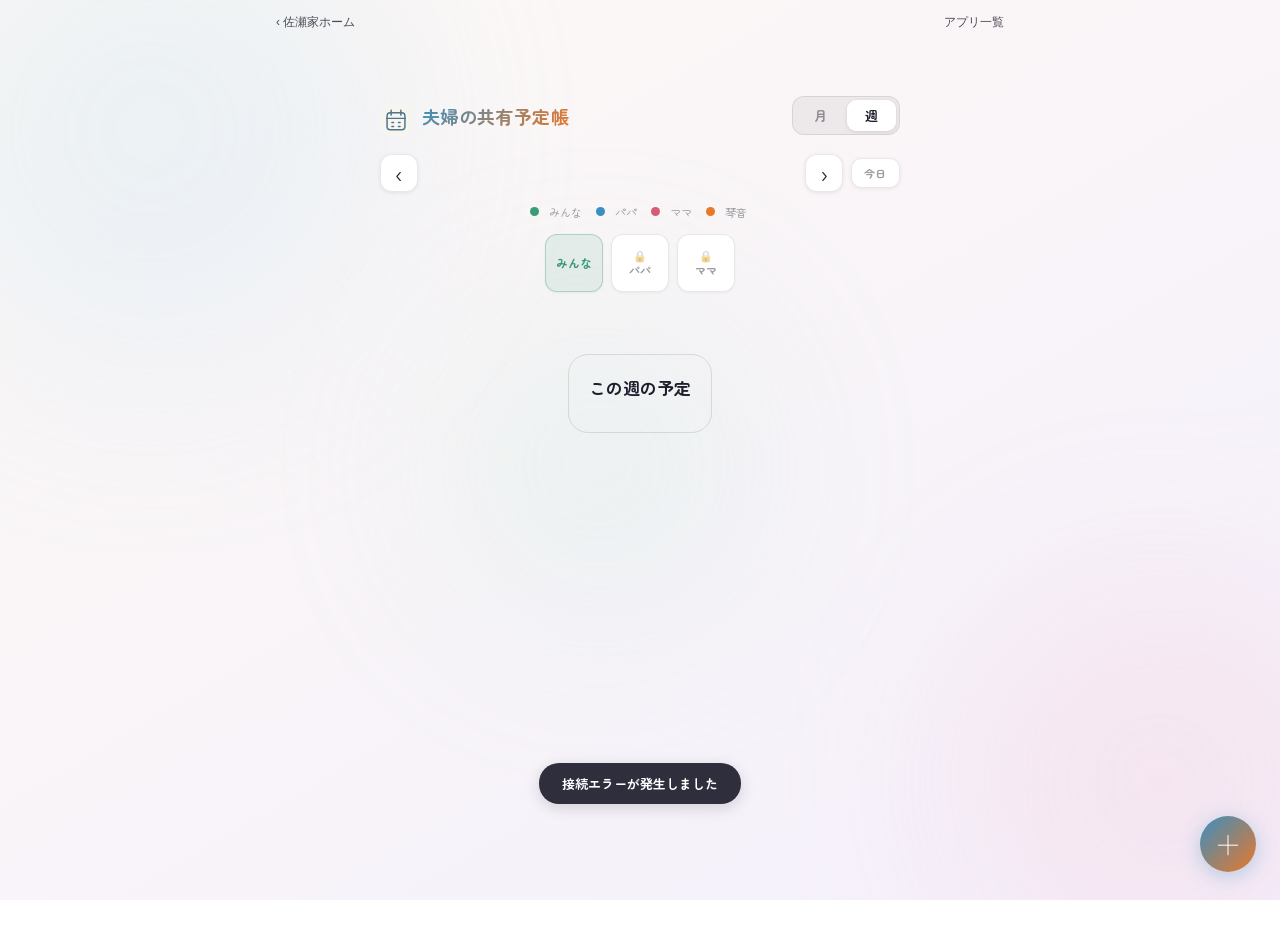
==== commit 403c50e4: "Unify family app identity icons and muted palette" ====
--- a/calendar/index.html
+++ b/calendar/index.html
@@ -10,7 +10,7 @@
   <meta name="apple-mobile-web-app-title" content="予定帳">
   <meta name="theme-color" content="#0f0f1a">
   <link rel="manifest" href="manifest.json">
-  <link rel="icon" type="image/png" sizes="192x192" href="icon-192.png">
+  <link rel="icon" type="image/svg+xml" href="/icons/calendar.svg">
   <link rel="apple-touch-icon" href="icon-192.png">
   <title>夫婦の共有予定帳</title>
   <link rel="preconnect" href="https://fonts.googleapis.com">
@@ -31,7 +31,7 @@
     <!-- Header -->
     <header class="app-header">
       <div class="header-left">
-        <div class="app-icon">📅</div>
+        <div class="app-icon"><img class="family-app-icon" src="/icons/calendar.svg" width="32" height="32" alt="" aria-hidden="true"></div>
         <h1 class="app-title">夫婦の共有予定帳</h1>
       </div>
       <div class="view-tabs">
@@ -269,7 +269,7 @@
   <!-- ===== Login Screen ===== -->
   <div id="loginScreen" class="login-screen hidden">
     <div class="login-card">
-      <div class="login-icon">📅</div>
+      <div class="login-icon"><img class="family-app-icon" src="/icons/calendar.svg" width="32" height="32" alt="" aria-hidden="true"></div>
       <h1 class="login-title">夫婦の共有予定帳</h1>
       <p class="login-hint">だれですか？</p>
       <div class="login-member-row">
--- a/family-shared.css
+++ b/family-shared.css
@@ -6,3 +6,26 @@
 .family-page{max-width:640px;margin:auto;padding:24px 20px calc(40px + env(safe-area-inset-bottom));font-family:-apple-system,BlinkMacSystemFont,'Noto Sans JP',sans-serif}.family-page h1{font-size:28px;margin:12px 0}.family-page p{line-height:1.7}.family-page .intro{color:var(--family-muted);font-size:14px;margin:8px 0 24px}.family-page label{display:flex;flex-direction:column;gap:8px;font-size:14px;margin:16px 0}.family-page input,.family-page textarea{width:100%;min-width:0;border:1px solid #9cad9e;background:transparent;color:inherit;border-radius:12px;padding:13px;font:inherit;font-size:16px}.family-page button,.family-page .button-link{display:inline-flex;align-items:center;justify-content:center;min-height:48px;border:1px solid var(--family-line);border-radius:13px;padding:12px 18px;font:inherit;color:inherit;background:transparent;cursor:pointer}.family-page button.primary{background:var(--family-green);color:white;border:0}.family-page button:disabled{opacity:.5}.family-page button[aria-pressed=true]{background:#e1ecdf;color:#234d36;border-color:#668465}.family-page .account-options{display:grid;grid-template-columns:1fr 1fr;gap:12px}.family-page .panel{border:1px solid var(--family-line);border-radius:22px;padding:20px;margin:20px 0;background:#fff}.family-page .actions{display:flex;flex-wrap:wrap;gap:10px}.family-page .status{font-size:14px;min-height:24px;margin:12px 0;color:var(--family-muted)}.family-page .items{display:flex;flex-direction:column;gap:10px;margin-top:20px}.family-page .item{border:1px solid var(--family-line);border-radius:18px;padding:16px;overflow-wrap:anywhere;background:#fff}.family-page .item h2{font-size:18px;margin:0 0 8px}.family-page .item p{white-space:pre-wrap;font-size:14px}.family-page .item.done .item-title{text-decoration:line-through;opacity:.6}.family-page .item-row{display:flex;align-items:center;gap:12px}.family-page .item-row .item-title{flex:1}.family-page .item-actions{display:flex;flex-wrap:wrap;gap:8px;margin-top:12px}.family-page .item-actions a{display:inline-flex;align-items:center;min-height:44px;font-size:13px;color:var(--family-green)}.family-page .small{font-size:12px;color:var(--family-muted)}.family-page .pin{letter-spacing:.5em;text-align:center;font-size:24px;max-width:240px}.family-page a:focus-visible,.family-page button:focus-visible,.family-page input:focus-visible{outline:3px solid #8cab79;outline-offset:3px}
 @media(prefers-color-scheme:dark){:root{--family-green:#b5d3bc;--family-line:#47584c;--family-muted:#b5c6b8}.family-page .panel,.family-page .item{background:#26322b}.family-page button.primary{background:#456d50;color:#fff}.family-page button[aria-pressed=true]{background:#3c5c44;color:#ebf4e6}}
 @media(prefers-reduced-motion:no-preference){.family-page button{transition:background .15s ease,transform .15s ease}.family-page button:active{transform:scale(.98)}}
+
+/* Calm, distinct accents for everyday lists and sign-in choices. */
+.family-page .passkey-button{width:100%;background:#e7edf8;border-color:#b7c9e5;color:#304e78;font-weight:600}
+.auth-divider{display:flex;align-items:center;gap:12px;color:var(--family-muted);font-size:12px;margin:24px 0}
+.auth-divider:before,.auth-divider:after{content:'';height:1px;flex:1;background:var(--family-line)}
+.family-page .panel.is-editing{border-color:#557e62;box-shadow:0 0 0 2px #557e621a}
+.family-page .panel>button+button{margin-left:8px}
+body[data-kind=shopping] .family-page h1{color:#315c47}
+body[data-kind=outings] .family-page h1{color:#805427}
+body[data-kind=outings] .family-page .panel{background:#fffcf6}
+body[data-kind=outings] .family-page button.primary{background:#805427;color:#fff}
+.family-page .item-actions{border-top:1px solid var(--family-line);padding-top:10px}
+.family-page .item-actions button{font-size:13px;min-height:44px;padding:8px 14px}
+@media(prefers-color-scheme:dark){
+ .family-page .passkey-button{background:#2b3d55;color:#d0e2ff;border-color:#6682a4}
+ body[data-kind=shopping] .family-page h1{color:#b6d6bf}
+ body[data-kind=outings] .family-page h1{color:#e7c49a}
+ body[data-kind=outings] .family-page .panel{background:#322e25}
+ body[data-kind=outings] .family-page button.primary{background:#926333}
+}
+
+/* App identities share one rounded line icon family. */
+.family-app-icon{display:inline-block;width:32px;height:32px;object-fit:contain;vertical-align:middle;flex-shrink:0;background:#f6f5f0;border-radius:9px;padding:3px}
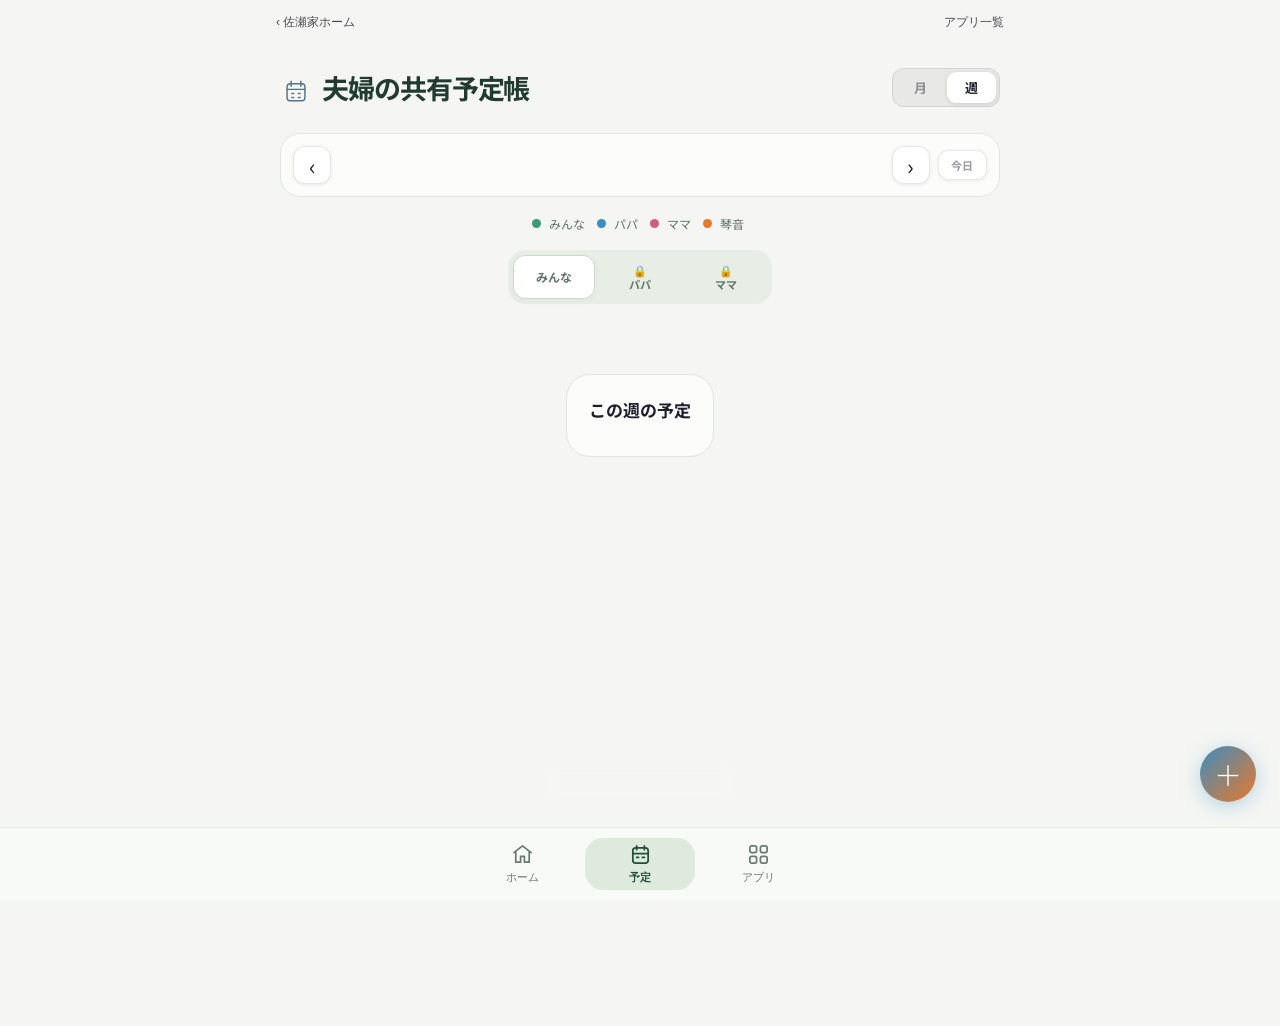
==== commit 7c3f5ab7: "Polish family hub with persistent calendar navigation and swipe tabs" ====
--- a/calendar/index.html
+++ b/calendar/index.html
@@ -18,7 +18,7 @@
   <link href="https://fonts.googleapis.com/css2?family=Noto+Sans+JP:wght@300;400;500;700&family=Zen+Maru+Gothic:wght@400;500;700&display=swap" rel="stylesheet">
   <link rel="stylesheet" href="styles.css?v=8">
 <link rel="stylesheet" href="family-ux.css">
-</head>
+<link rel="stylesheet" href="/family-polish.css"><script src="/family-navigation.js" defer></script></head>
 <body>
 <div class="family-bar"><a href="https://sase-apps.vercel.app/">‹ 佐瀬家ホーム</a><a href="https://sase-apps.vercel.app/#apps">アプリ一覧</a></div><p id="familyStatus" class="family-status" role="status"></p>
   <div class="bg-orbs">
--- a/family-polish.css
+++ b/family-polish.css
@@ -0,0 +1,48 @@
+:root{--family-canvas:#f5f6f3;--family-ink:#223b32;--family-accent:#315c47;--family-nav-height:calc(82px + env(safe-area-inset-bottom))}
+body{ -webkit-font-smoothing:antialiased }
+.home-nav{position:fixed;inset:auto 0 0;z-index:120;display:flex;justify-content:center;gap:8px;padding:10px 20px calc(10px + env(safe-area-inset-bottom));border-top:1px solid #aebdb544;background:#f8faf7ed;backdrop-filter:blur(20px);-webkit-backdrop-filter:blur(20px);font-family:-apple-system,BlinkMacSystemFont,sans-serif}
+.home-nav a{display:flex;flex-direction:column;align-items:center;justify-content:center;gap:4px;min-height:52px;width:110px;border-radius:18px;text-decoration:none;color:#687b71;font-size:11px;line-height:1.3}
+.home-nav a[aria-current]{background:#dfeadf;color:#234e39;font-weight:700}
+.home-nav span{font-size:11px;margin:0}.home-nav .nav-icon{display:block;width:23px;height:23px;fill:none;stroke:currentColor;stroke-width:1.8;stroke-linecap:round;stroke-linejoin:round}
+.home-nav a:focus-visible{outline:3px solid #688b72;outline-offset:2px}
+.with-family-nav{padding-bottom:var(--family-nav-height)}
+.with-family-nav .fab{bottom:calc(var(--family-nav-height) + 16px)}
+body:has(#homePanel),body[data-kind]{background:radial-gradient(ellipse at 90% 0,#e3ede580,transparent 45%),var(--family-canvas)}
+.hero{margin-bottom:32px}.hero h1{font-weight:750;letter-spacing:-.045em}.home-symbol{background:#e1ebdf;border:1px solid #d5e2d3}
+.today-panel{background:linear-gradient(135deg,#e2eddf,#edf2e9);border-color:#d5e1d0;box-shadow:0 12px 35px #254b3210}
+.app-card,.dash-card,.family-page .panel,.family-page .item{box-shadow:0 5px 20px #233d2f06;border-color:#dfe6df}
+.card-desc{margin-top:4px;line-height:1.6}.card-icon-wrap{width:54px;height:54px;border-radius:18px}
+.apps-intro{padding:10px 0 28px}.apps-intro .eyebrow{font-size:10px;font-weight:700;letter-spacing:.16em;color:#587563;margin-bottom:10px}.apps-intro h2{font-size:clamp(25px,6.5vw,34px);letter-spacing:-.05em;line-height:1.35}.apps-intro>p:last-child{font-size:13px;color:#6d7d73;margin-top:10px}
+.section-caption{font-size:11px;color:#718277}.app-grid{display:grid;grid-template-columns:repeat(2,minmax(0,1fr));gap:14px}.app-card{position:relative;display:flex;flex-direction:column;align-items:flex-start;gap:16px;padding:22px;min-width:0;border-radius:24px;background:#ffffffd9}.app-card .card-arrow{position:absolute;right:20px;top:27px;opacity:.7}.app-card .card-name{font-size:16px;line-height:1.5}.app-card .card-desc{font-size:12px;line-height:1.7}.app-card .card-body{width:100%}
+.hero .eyebrow{display:inline-flex;padding:5px 11px;border-radius:20px;background:#e7eee5;color:#48694f;font-size:12px;margin-bottom:12px}.hero-sub{line-height:1.8}.quick-actions{gap:12px;margin:16px 0 32px}.quick-actions a{min-height:58px;border-radius:18px}.dash-card{border-radius:24px;padding:22px}.dash-card h3{font-size:14px;letter-spacing:.01em}.card-photo{padding:0}.card-cta{font-weight:600}.section-heading{margin-bottom:18px}
+@media(max-width:480px){.app-grid{gap:10px}.app-card{padding:17px;gap:14px;border-radius:21px}.app-card .card-name{font-size:14px}.app-card .card-desc{font-size:11px}.app-card .card-arrow{right:15px;top:22px}.card-icon-wrap{width:48px;height:48px;border-radius:16px}.dash-card{padding:18px}.card-photo{padding:0}}
+#schedulePanel{position:fixed;inset:0 0 var(--family-nav-height);background:var(--family-canvas);z-index:30}
+#schedulePanel iframe{display:block;width:100%;height:100%;border:0;background:var(--family-canvas)}
+.schedule-loading{position:absolute;inset:25% 0 auto;text-align:center;color:#62796c;font-size:14px;pointer-events:none}
+body[data-main-panel=schedule]{overflow:hidden}
+body[data-main-panel=schedule]>.family-account-bar{display:none}
+.family-embedded .family-bar,.family-embedded .family-account-bar{display:none}
+.family-embedded .page{padding-top:env(safe-area-inset-top)}
+.family-embedded .fab{bottom:20px}.family-embedded .app-header{padding-top:24px}
+body:has(.week-grid),body:has(#weekGrid){background:var(--family-canvas);font-family:-apple-system,BlinkMacSystemFont,'Noto Sans JP',sans-serif}
+body:has(#weekGrid) .bg-orbs{display:none}body:has(#weekGrid) .app-title{background:none;-webkit-text-fill-color:currentColor;color:var(--family-ink)}
+body:has(#weekGrid) .app-header{padding-top:24px}
+body:has(#weekGrid) .app-header,body:has(#weekGrid) .cal-section,body:has(#weekGrid) .cal-nav{max-width:720px}
+body:has(#weekGrid) .app-header{padding-bottom:26px;gap:16px;flex-wrap:wrap}body:has(#weekGrid) .app-title{font-size:clamp(20px,5vw,27px);letter-spacing:-.04em}
+body:has(#weekGrid) .cal-title{font-size:18px;letter-spacing:-.02em}body:has(#weekGrid) .cal-nav{padding:12px;background:#ffffffb3;border:1px solid #dfe6df;border-radius:20px;margin-bottom:18px}
+body:has(#weekGrid) .legend{gap:8px;margin-bottom:18px}body:has(#weekGrid) .legend-label{font-size:12px;color:#617569}
+body:has(#weekGrid) .filter-row{padding:5px;background:#e8eee6;border-radius:17px;gap:4px;margin-bottom:22px}body:has(#weekGrid) .filter-btn{flex-direction:row;gap:5px;width:auto;min-width:82px;height:44px;border:1px solid transparent;background:transparent;box-shadow:none;border-radius:12px;color:#62766a}body:has(#weekGrid) .filter-btn.active{background:#fff;border-color:#cbd9cb;box-shadow:0 2px 7px #28472f0a}
+body:has(#weekGrid) .agenda{background:#ffffffb3;border-color:#dfe6df;border-radius:24px;padding:22px;margin-top:24px}body:has(#weekGrid) .agenda-row{gap:7px;padding:17px 0}body:has(#weekGrid) .week-bg-cell{box-shadow:none;border-radius:10px}body:has(#weekGrid) .week-days-wrapper{min-height:82px}body:has(#weekGrid) .week-day-label{padding-bottom:10px}body:has(#weekGrid) .week-day-label .wday-num{font-size:16px}
+@media(max-width:560px){body:has(#weekGrid) .week-grid{min-width:0}body:has(#weekGrid) .week-header-row{grid-template-columns:28px repeat(7,minmax(0,1fr))}body:has(#weekGrid) .week-member-row{grid-template-columns:28px minmax(0,1fr)}body:has(#weekGrid) .week-day-label .wday-num{font-size:14px}body:has(#weekGrid) .week-event-bar{padding-left:3px;padding-right:3px;font-size:10px}body:has(#weekGrid) .week-days-wrapper{min-height:70px}body:has(#weekGrid) .cal-nav{padding:9px;gap:5px}body:has(#weekGrid) .cal-title{font-size:15px}body:has(#weekGrid) .view-tab{padding-left:14px;padding-right:14px}}
+.family-page h1{font-size:clamp(23px,6vw,28px);letter-spacing:-.035em}.family-page .panel{scroll-margin-top:20px}
+.list-tools{display:grid;gap:12px;margin:20px 0}.list-filters{display:flex;gap:5px;padding:5px;background:#e9eee8;border-radius:16px}
+.family-page .list-filters button{flex:1;min-width:0;padding:8px 4px;min-height:44px;font-size:13px;border:0;border-radius:12px}
+.family-page .list-filters button[aria-pressed=true]{background:white;box-shadow:0 2px 8px #233d2f0e;color:#234e39}
+.list-empty{padding:30px 18px;text-align:center;color:var(--family-muted);border:1px dashed var(--family-line);border-radius:20px}
+.family-page .item.done{background:#f0f3ee}.family-page .item-row>button{flex-shrink:0}.family-page .item-actions{gap:12px}.family-page .item-actions a{min-height:44px}
+#viewBody .card,#viewBody .form-row{min-width:0;max-width:100%}
+#bodyDate{display:block;box-sizing:border-box;width:100%;min-width:0;max-width:100%;min-height:48px;appearance:none;-webkit-appearance:none;text-align:left}
+#bodyDate::-webkit-date-and-time-value{text-align:left;min-height:1.5em}#bodyDate::-webkit-datetime-edit{min-width:0;padding:0}
+@media(prefers-reduced-motion:no-preference){.home-nav a{transition:background .2s,color .2s,transform .2s}.app-card{transition:transform .18s,box-shadow .18s}.app-card:active{transform:scale(.985)}.panel-enter{animation:family-enter .25s cubic-bezier(.2,.7,.3,1)}@keyframes family-enter{from{opacity:.2;transform:translateX(var(--panel-enter-x,0))}to{opacity:1;transform:translateX(0)}}}
+@media(prefers-color-scheme:dark){:root{--family-canvas:#19241f;--family-ink:#e0ebe3}.home-nav{background:#202e26ed;border-color:#6a82754d}.home-nav a{color:#afc4b7}.home-nav a[aria-current]{background:#36533e;color:#e1f0e1}.today-panel{background:linear-gradient(135deg,#304633,#283d30);border-color:#47604a}.home-symbol{background:#324934;border-color:#466048}.app-card,.dash-card,.family-page .panel,.family-page .item{border-color:#405448}.list-filters{background:#2b3c31}.family-page .list-filters button[aria-pressed=true]{background:#43604b;color:#e8f2e8}.family-page .item.done{background:#213227}}
+@media(prefers-color-scheme:dark){.app-card{background:#26372c}.apps-intro>p:last-child,.section-caption{color:#b3c7b9}.apps-intro .eyebrow{color:#a6c9ad}.hero .eyebrow{background:#314934;color:#c2d8be}body:has(#weekGrid){--card:#26372c;--text:#e1ebe4;--muted:#a8bcae;--border:#42584a;--sheet:#25372d}body:has(#weekGrid) .cal-nav,body:has(#weekGrid) .agenda{background:#26372c;border-color:#42584a}body:has(#weekGrid) .filter-row{background:#2c4032}body:has(#weekGrid) .filter-btn{color:#bdd0c1}body:has(#weekGrid) .filter-btn.active{background:#405c47;border-color:#698a70}body:has(#weekGrid) .legend-label{color:#b6cbbb}}
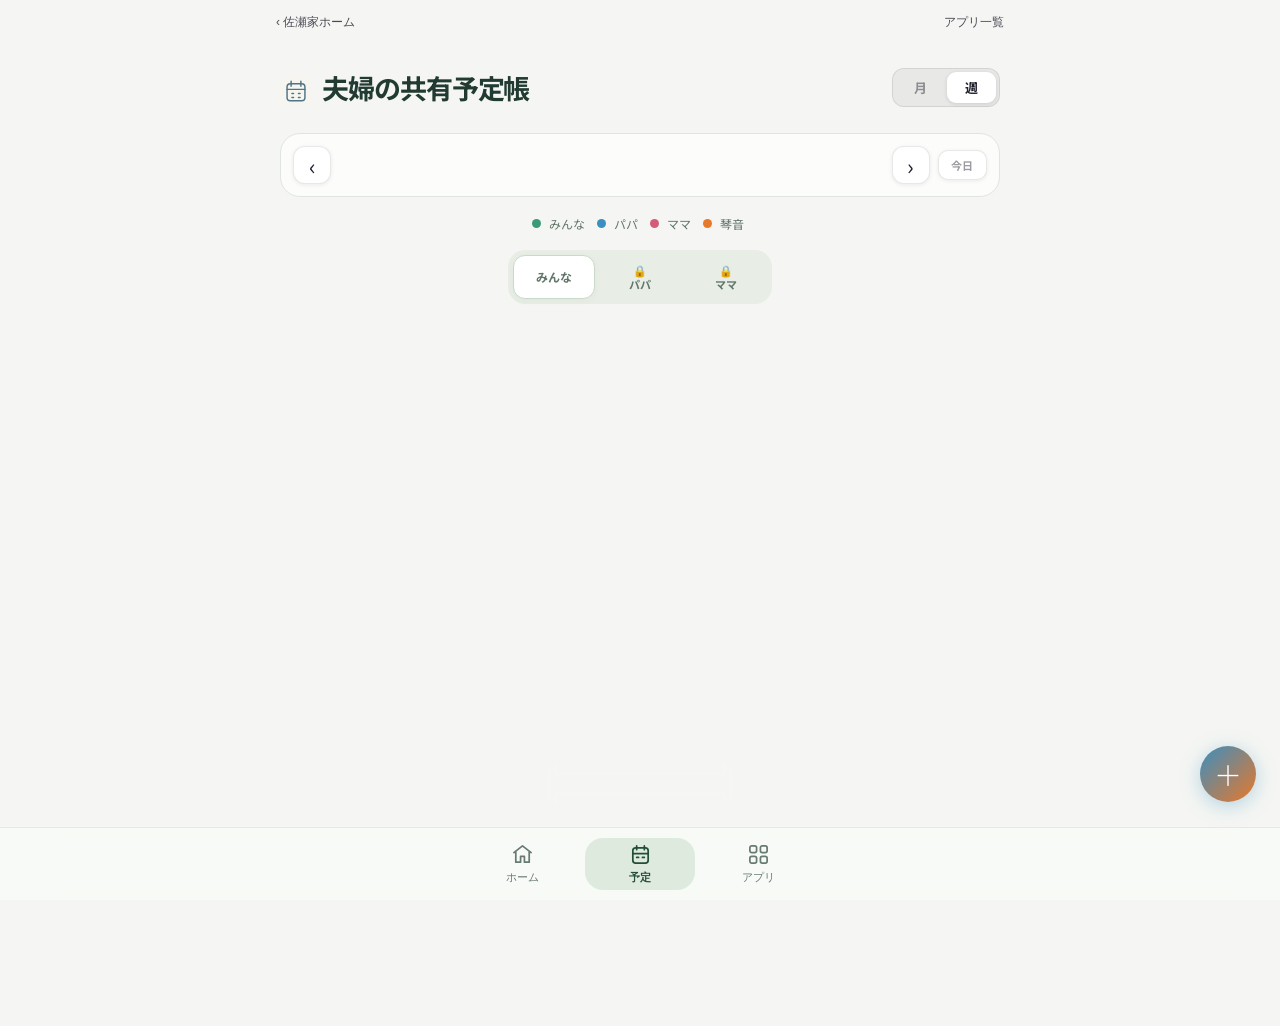
==== commit d05489f4: "Show three-week agenda with dinner and morning dropoff details" ====
--- a/calendar/index.html
+++ b/calendar/index.html
@@ -80,7 +80,7 @@
       </div>
     </div>
 
-    <p id="scheduleLoadStatus" role="status" class="ux-status"></p><section class="agenda"><h2 id="agendaTitle">この週の予定</h2><div id="agendaList"></div></section>
+    <p id="scheduleLoadStatus" role="status" class="ux-status"></p><div class="agenda-board" id="agendaBoard" aria-label="週ごとの予定"></div>
     <!-- FAB -->
     <button class="fab" id="fab" title="予定を追加">＋</button>
   </div>
--- a/family-polish.css
+++ b/family-polish.css
@@ -35,6 +35,12 @@
 body:has(#weekGrid) .agenda{background:#ffffffb3;border-color:#dfe6df;border-radius:24px;padding:22px;margin-top:24px}body:has(#weekGrid) .agenda-row{gap:7px;padding:17px 0}body:has(#weekGrid) .week-bg-cell{box-shadow:none;border-radius:10px}body:has(#weekGrid) .week-days-wrapper{min-height:82px}body:has(#weekGrid) .week-day-label{padding-bottom:10px}body:has(#weekGrid) .week-day-label .wday-num{font-size:16px}
 @media(max-width:560px){body:has(#weekGrid) .week-grid{min-width:0}body:has(#weekGrid) .week-header-row{grid-template-columns:28px repeat(7,minmax(0,1fr))}body:has(#weekGrid) .week-member-row{grid-template-columns:28px minmax(0,1fr)}body:has(#weekGrid) .week-day-label .wday-num{font-size:14px}body:has(#weekGrid) .week-event-bar{padding-left:3px;padding-right:3px;font-size:10px}body:has(#weekGrid) .week-days-wrapper{min-height:70px}body:has(#weekGrid) .cal-nav{padding:9px;gap:5px}body:has(#weekGrid) .cal-title{font-size:15px}body:has(#weekGrid) .view-tab{padding-left:14px;padding-right:14px}}
 .family-page h1{font-size:clamp(23px,6vw,28px);letter-spacing:-.035em}.family-page .panel{scroll-margin-top:20px}
+.agenda-board{display:grid;grid-template-columns:repeat(3,minmax(0,1fr));gap:16px;width:100%;max-width:1080px;margin:24px 0 80px;align-items:start}
+body:has(#weekGrid) .agenda-board .agenda{min-width:0;margin:0;padding:22px;overflow-wrap:anywhere}
+.agenda-board .agenda h2{font-size:17px;margin-bottom:8px}.agenda-range{font-size:12px;color:var(--muted);margin-bottom:10px}.agenda-empty{font-size:13px;line-height:1.7;color:var(--muted);padding:20px 0}.agenda-board.is-month{grid-template-columns:minmax(0,1fr);max-width:720px}
+.agenda-row .agenda-essentials{display:flex;flex-wrap:wrap;gap:6px;margin-top:5px}.agenda-essentials>span{padding:6px 9px;border-radius:9px;background:#e8efe4;color:#365b40;font-size:12px;font-weight:600}.agenda-essentials>span[data-state=unknown]{background:#f0eee8;color:#7a715d;font-weight:400}
+@media(prefers-color-scheme:dark){.agenda-essentials>span{background:#354e3a;color:#d3e8cd}.agenda-essentials>span[data-state=unknown]{background:#3a392f;color:#d3c9ae}}
+@media(max-width:760px){.agenda-board:not(.is-month){display:flex;overflow-x:auto;scroll-snap-type:x proximity;overscroll-behavior-x:contain;gap:12px;padding:0 0 12px;align-items:stretch}.agenda-board:not(.is-month) .agenda{flex:0 0 86%;scroll-snap-align:start}.agenda-board:not(.is-month) .agenda:last-child{margin-right:14px}}
 .list-tools{display:grid;gap:12px;margin:20px 0}.list-filters{display:flex;gap:5px;padding:5px;background:#e9eee8;border-radius:16px}
 .family-page .list-filters button{flex:1;min-width:0;padding:8px 4px;min-height:44px;font-size:13px;border:0;border-radius:12px}
 .family-page .list-filters button[aria-pressed=true]{background:white;box-shadow:0 2px 8px #233d2f0e;color:#234e39}
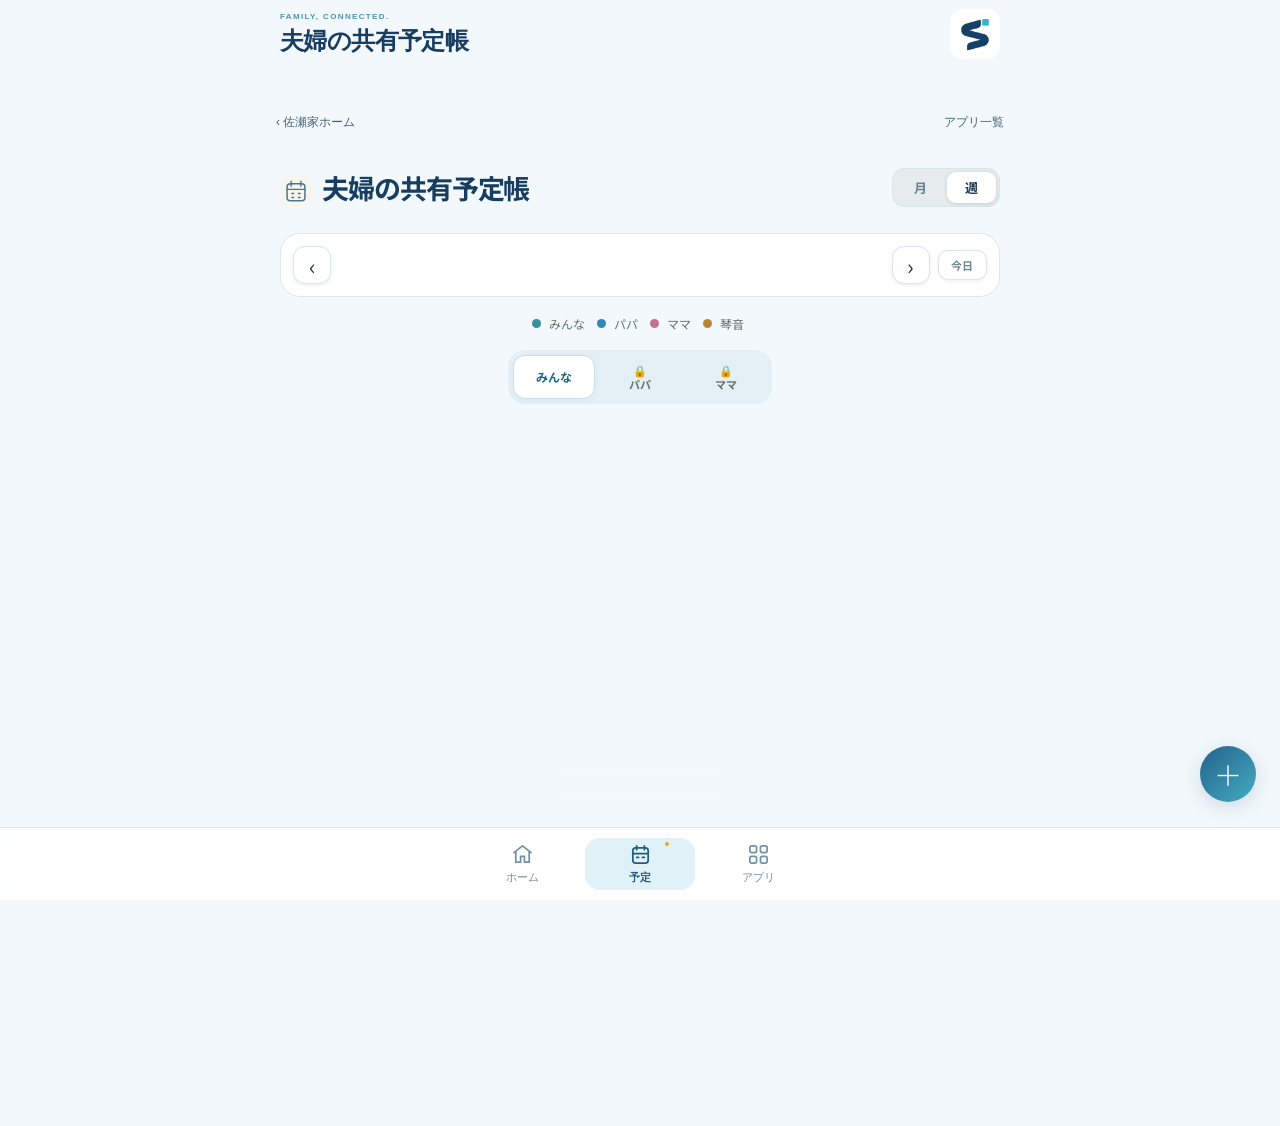
==== commit e5d1a752: "Introduce SASE branding and fresh blue theme with rightward tab navigation" ====
--- a/calendar/index.html
+++ b/calendar/index.html
@@ -11,14 +11,14 @@
   <meta name="theme-color" content="#0f0f1a">
   <link rel="manifest" href="manifest.json">
   <link rel="icon" type="image/svg+xml" href="/icons/calendar.svg">
-  <link rel="apple-touch-icon" href="icon-192.png">
+
   <title>夫婦の共有予定帳</title>
   <link rel="preconnect" href="https://fonts.googleapis.com">
   <link rel="preconnect" href="https://fonts.gstatic.com" crossorigin>
   <link href="https://fonts.googleapis.com/css2?family=Noto+Sans+JP:wght@300;400;500;700&family=Zen+Maru+Gothic:wght@400;500;700&display=swap" rel="stylesheet">
   <link rel="stylesheet" href="styles.css?v=8">
 <link rel="stylesheet" href="family-ux.css">
-<link rel="stylesheet" href="/family-polish.css"><script src="/family-navigation.js" defer></script></head>
+<link rel="stylesheet" href="/family-polish.css"><script src="/family-navigation.js" defer></script><link rel="stylesheet" href="/brand-theme.css"><link rel="apple-touch-icon" href="/brand/sase-home-icon.png"></head>
 <body>
 <div class="family-bar"><a href="https://sase-apps.vercel.app/">‹ 佐瀬家ホーム</a><a href="https://sase-apps.vercel.app/#apps">アプリ一覧</a></div><p id="familyStatus" class="family-status" role="status"></p>
   <div class="bg-orbs">
@@ -190,7 +190,7 @@
           </div>
         </div>
 
-<section class="form-section"><div class="form-label">送迎担当</div><div class="transport-fields"><label>送り<select id="dropoffBy"><option value="">未定・なし</option><option value="papa">パパ</option><option value="mama">ママ</option><option value="both">ふたり</option><option value="other">ほかの人</option></select></label><label>迎え<select id="pickupBy"><option value="">未定・なし</option><option value="papa">パパ</option><option value="mama">ママ</option><option value="both">ふたり</option><option value="other">ほかの人</option></select></label></div></section><section id="repeatSettings" class="form-section"><label>繰り返し<select id="repeatRule"><option value="">繰り返さない</option><option value="weekly">毎週</option><option value="biweekly">隔週</option><option value="monthly">毎月（月末はその月の最終日）</option></select></label><label id="repeatUntilRow" hidden>繰り返す最終日<input type="date" id="repeatUntil"></label><p class="ux-help">終了日までの予定をまとめて作成します（最長1年）。編集・削除は1回ずつ行えます。</p></section><p id="seriesEditNote" class="ux-help" hidden>繰り返し予定の、この回だけを編集します。</p>
+<section class="form-section"><div class="form-label">送迎</div><p id="dropoffRule" class="ux-help" aria-live="polite"></p><p class="ux-help">迎え：ママ</p><div class="transport-fields"><label id="dropoffManual">朝の送り<select id="dropoffBy"><option value="">未定・なし</option><option value="papa">パパ</option><option value="mama">ママ</option><option value="both">ふたり</option><option value="other">ほかの人</option></select></label></div></section><section id="repeatSettings" class="form-section"><label>繰り返し<select id="repeatRule"><option value="">繰り返さない</option><option value="weekly">毎週</option><option value="biweekly">隔週</option><option value="monthly">毎月（月末はその月の最終日）</option></select></label><label id="repeatUntilRow" hidden>繰り返す最終日<input type="date" id="repeatUntil"></label><p class="ux-help">終了日までの予定をまとめて作成します（最長1年）。編集・削除は1回ずつ行えます。</p></section><p id="seriesEditNote" class="ux-help" hidden>繰り返し予定の、この回だけを編集します。</p>
         <!-- 場所（任意） -->
         <details id="scheduleExtras" class="ux-details"><summary>場所・画像・リマインド</summary>
         <div class="form-section">
--- a/family-polish.css
+++ b/family-polish.css
@@ -5,6 +5,10 @@
 .home-nav a[aria-current]{background:#dfeadf;color:#234e39;font-weight:700}
 .home-nav span{font-size:11px;margin:0}.home-nav .nav-icon{display:block;width:23px;height:23px;fill:none;stroke:currentColor;stroke-width:1.8;stroke-linecap:round;stroke-linejoin:round}
 .home-nav a:focus-visible{outline:3px solid #688b72;outline-offset:2px}
+.home-nav,#homePanel,#appsPanel,.family-embedded .app-header,.family-embedded .cal-nav,.family-embedded .week-scroll,.family-embedded .legend{touch-action:pan-y pinch-zoom}
+.home-nav{user-select:none;-webkit-user-select:none}.home-nav a[aria-current]{transform:translateX(calc(var(--nav-drag,0) * 110px))}.family-dragging{user-select:none;-webkit-user-select:none}.family-dragging .home-nav a{transition:none}
+body:has(#homePanel){overflow-x:clip}.agenda-essentials>span[data-state=unavailable]{background:#f6e6df;color:#914d36}
+@media(prefers-color-scheme:dark){.agenda-essentials>span[data-state=unavailable]{background:#513a31;color:#f1bda9}}
 .with-family-nav{padding-bottom:var(--family-nav-height)}
 .with-family-nav .fab{bottom:calc(var(--family-nav-height) + 16px)}
 body:has(#homePanel),body[data-kind]{background:radial-gradient(ellipse at 90% 0,#e3ede580,transparent 45%),var(--family-canvas)}
--- a/brand-theme.css
+++ b/brand-theme.css
@@ -0,0 +1,23 @@
+:root{--family-canvas:#f2f8fb;--family-ink:#173d60;--family-accent:#267ca5;--family-green:#236b91;--family-line:#d9e7ee;--family-muted:#607d8e}
+body:has(#homePanel),body[data-kind],body:has(#weekGrid){background:#f2f8fb;color:#193b54}
+.brand-header{height:76px;max-width:760px;margin:auto;padding:12px 20px;display:flex;align-items:center;justify-content:space-between;gap:12px;box-sizing:border-box;font-family:-apple-system,BlinkMacSystemFont,'Segoe UI',sans-serif}
+.brand-lockup{display:flex;align-items:center;gap:6px;text-decoration:none;color:#173d60;flex-shrink:0}.brand-lockup img{display:block;object-fit:contain;background:white;border-radius:12px}.brand-lockup>span{display:flex;flex-direction:column}.brand-lockup strong{font-size:21px;letter-spacing:.12em;line-height:1.15;font-weight:750}.brand-lockup small{font-size:11px;letter-spacing:.03em;line-height:1.5}.brand-dot{color:#ecaa2f;font-weight:900}
+.brand-header .family-account-bar{margin:0;padding:0;max-width:155px;font-size:10px;text-align:right}.brand-header .family-account-bar a{line-height:1.6;color:#607d8e}
+.brand-header{display:grid;grid-template-columns:minmax(0,1fr) 50px;grid-template-rows:52px 24px;height:100px;gap:0 14px;padding-top:8px;padding-bottom:16px}
+.brand-header{background:var(--family-canvas,#f2f8fb)}
+.brand-title-link{display:flex;flex-direction:column;gap:5px;color:#173d60;text-decoration:none;min-width:0}.brand-title-link strong{font-size:clamp(17px,4.6vw,24px);letter-spacing:-.025em;font-weight:750;line-height:1.25}.brand-kicker{font-size:8px;letter-spacing:.17em;font-weight:650;color:#4795af}.brand-mark img{display:block;width:50px;height:50px;background:#fff;border-radius:13px;object-fit:contain}.brand-header .family-account-bar{grid-column:1/-1;max-width:none;justify-content:flex-end}.brand-header .family-account-bar a{min-height:24px}
+#schedulePanel{top:100px!important}
+@media(prefers-color-scheme:dark){.brand-title-link{color:#e0eff8}.brand-kicker{color:#82cce1}}
+#schedulePanel{top:76px}body[data-main-panel=schedule]>.brand-header{position:relative;z-index:40}
+body:has(#homePanel)>.page{padding-top:24px}.hero{margin-bottom:25px}.hero h1{font-size:clamp(27px,6.5vw,34px);color:#173d60}.hero-sub{color:#6a8494}.hero .eyebrow{background:#e3f2f7;color:#36758b}.home-symbol{background:#e0f1f6;color:#24738d;border-color:#c6e5ee;border-radius:18px}
+.today-panel{position:relative;isolation:isolate;overflow:hidden;background:linear-gradient(115deg,#204b72 0%,#2c6d97 63%,#46aec3 100%);border:1px solid #307ba1;border-radius:22px;box-shadow:0 10px 25px #21527115;color:white;padding:24px}
+.today-panel:before{content:'';position:absolute;z-index:-1;right:-80px;top:-90px;width:260px;height:260px;border:45px solid #ffffff09;border-radius:50%;pointer-events:none}.today-panel:after{content:'';position:absolute;top:0;left:24px;width:45px;height:3px;background:#efaf33;border-radius:0 0 3px 3px}
+.today-panel h2{font-size:18px;letter-spacing:.02em}.today-panel .yotei-row{border-color:#ffffff26}.today-panel .yotei-date,.today-panel .yotei-sub,.today-panel .yotei-check{color:#d2e8f2}.today-panel .yotei-member[data-member]{color:#b8effb}.today-panel .yotei-member[data-member=mama]{color:#ffe0ec}.today-panel .section-heading button{color:white;border-color:#ffffff45;background:#ffffff0c}
+.today-panel .section-heading h2{color:white}
+.quick-actions a{background:#205477;box-shadow:0 3px 10px #173d600c;border-radius:15px}.quick-actions a+a{background:#e3f1f7;color:#245a78;border:1px solid #cfe5ef}
+.dash-card,.app-card,.family-page .panel,.family-page .item{background:#fff;border-color:#dce8ee;border-radius:19px;box-shadow:0 4px 18px #254b6407}.card-camp,.card-muscle{background:#fff}.card-cta,.age-num,.metric{color:#286e91}.section-heading h2,.apps-intro h2{color:#173d60}.apps-intro .eyebrow{color:#3888a1}.apps-intro>p:last-child,.section-caption,.card-desc{color:#668091}.card-icon-wrap{border-radius:15px}.display-settings{border-color:#dce8ee;background:#fff9}.app-card:hover{border-color:#b3d6e3}
+.home-nav{background:#ffffffee;border-top-color:#dbe9ef}.home-nav a{position:relative;isolation:isolate;color:#7290a0}.home-nav a[aria-current]{background:transparent;color:#215e7e;transform:none}.home-nav a:before{content:'';position:absolute;inset:0;z-index:-1;border-radius:15px}.home-nav a[aria-current]:before{background:#e0f1f7;transform:translateX(calc(var(--nav-drag,0)*110px))}.home-nav a[aria-current]:after{content:'';position:absolute;top:4px;right:26px;width:4px;height:4px;border-radius:50%;background:#e9a52e}
+body:has(#weekGrid){--all:#388f9e;--papa:#3486b4;--mama:#c57289;--kotone:#b88636;--border:#d8e6ed;--text:#193b54;--muted:#6b8495;--card:#fff;--sheet:#f5fafc}
+body:has(#weekGrid) .cal-nav,body:has(#weekGrid) .agenda{background:white;border-color:#dce8ee}.agenda-range{color:#688498}body:has(#weekGrid) .filter-row{background:#e4f0f5}body:has(#weekGrid) .filter-btn.active{border-color:#c5e0eb;color:#22688a}body:has(#weekGrid) .fab{background:linear-gradient(135deg,#24628b,#43acc2);box-shadow:0 5px 18px #28648630}.agenda-board .agenda h2{color:#173d60}
+@media(max-width:380px){.brand-header{padding-left:14px;padding-right:14px;gap:6px}.brand-lockup strong{font-size:19px}.brand-header .family-account-bar{max-width:135px;font-size:9px}}
+@media(prefers-color-scheme:dark){:root{--family-canvas:#142532;--family-ink:#dfedf5;--family-muted:#a5bdcd;--family-line:#365263}body:has(#homePanel),body[data-kind],body:has(#weekGrid){background:#142532;color:#dfedf5}.brand-lockup,.hero h1,.section-heading h2,.apps-intro h2,.agenda-board .agenda h2{color:#e0eff8}.brand-header .family-account-bar a,.hero-sub,.card-desc,.apps-intro>p:last-child,.section-caption{color:#a4bdcd}.hero .eyebrow,.home-symbol{background:#224357;color:#b6ddea;border-color:#386177}.dash-card,.app-card,.family-page .panel,.family-page .item,.display-settings{background:#203544;border-color:#365263}.home-nav{background:#1c3242ed;border-color:#365263}.home-nav a{color:#b0c9d9}.home-nav a[aria-current]{color:#d9f2fc}.home-nav a[aria-current]:before{background:#2c536a}.card-cta,.age-num,.metric{color:#9dd4e9}.quick-actions a+a{background:#274759;color:#cce9f6;border-color:#3c6378}body:has(#weekGrid){--text:#dfedf5;--muted:#a5bdcd;--card:#203544;--sheet:#203544;--border:#365263}body:has(#weekGrid) .cal-nav,body:has(#weekGrid) .agenda{background:#203544;border-color:#365263}body:has(#weekGrid) .filter-row{background:#234354}body:has(#weekGrid) .filter-btn.active{background:#35617a;color:#daf2fc;border-color:#507d94}}
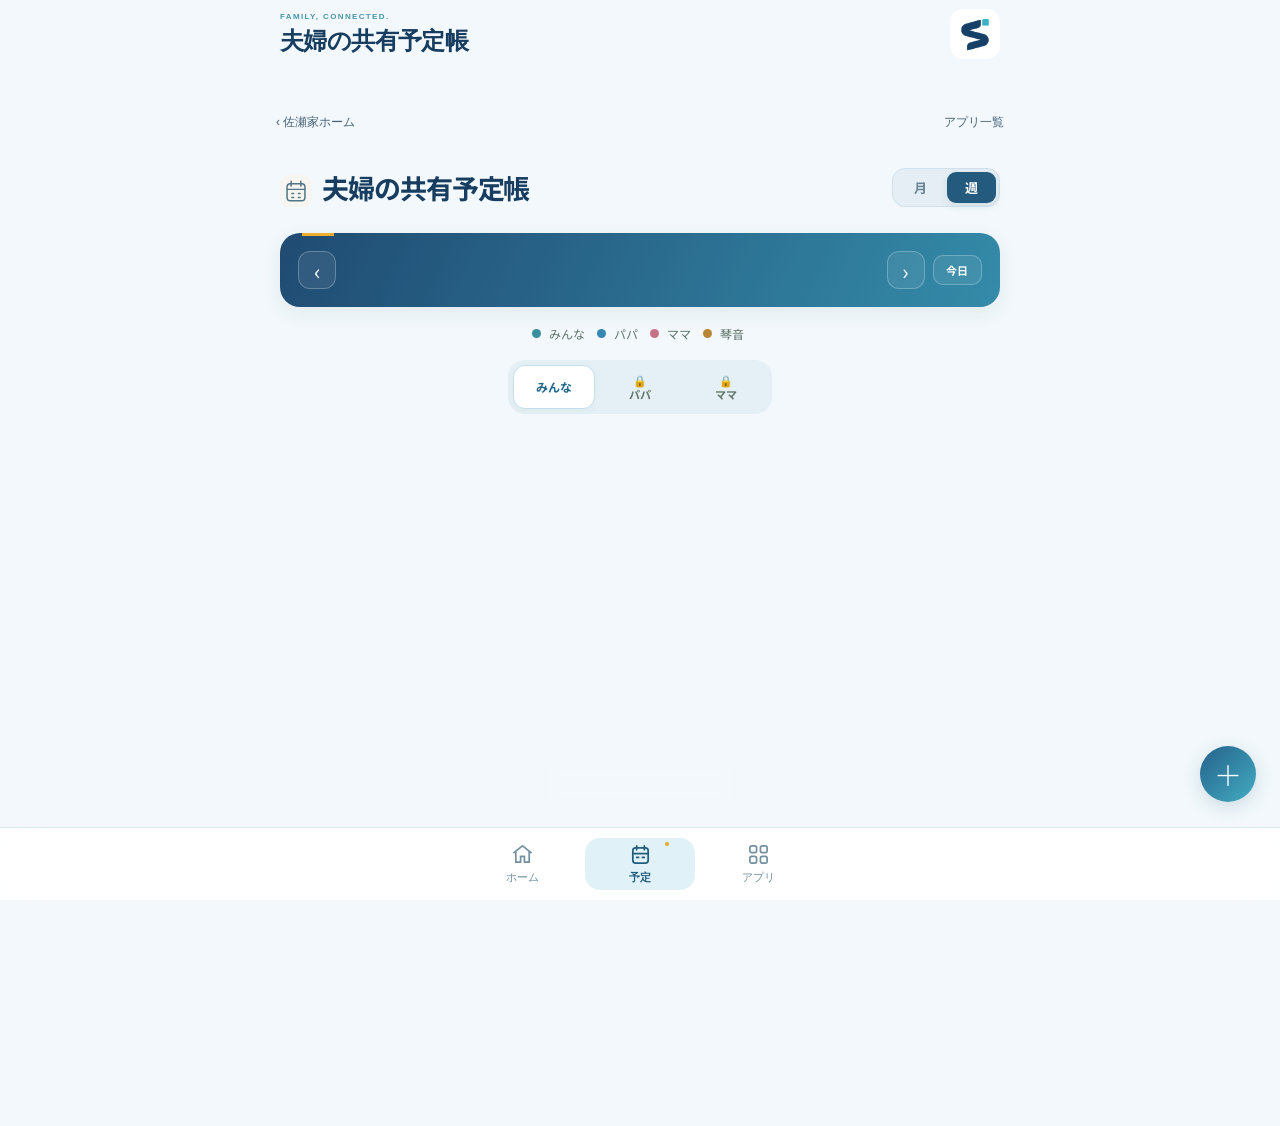
==== commit 84507a65: "Polish dashboard calendar and training with shared blue surfaces" ====
--- a/calendar/index.html
+++ b/calendar/index.html
@@ -18,7 +18,7 @@
   <link href="https://fonts.googleapis.com/css2?family=Noto+Sans+JP:wght@300;400;500;700&family=Zen+Maru+Gothic:wght@400;500;700&display=swap" rel="stylesheet">
   <link rel="stylesheet" href="styles.css?v=8">
 <link rel="stylesheet" href="family-ux.css">
-<link rel="stylesheet" href="/family-polish.css"><script src="/family-navigation.js" defer></script><link rel="stylesheet" href="/brand-theme.css"><link rel="apple-touch-icon" href="/brand/sase-home-icon.png"></head>
+<link rel="stylesheet" href="/family-polish.css"><script src="/family-navigation.js" defer></script><link rel="stylesheet" href="/brand-theme.css"><link rel="apple-touch-icon" href="/brand/sase-home-icon.png"><link rel="stylesheet" href="/surface-theme.css"></head>
 <body>
 <div class="family-bar"><a href="https://sase-apps.vercel.app/">‹ 佐瀬家ホーム</a><a href="https://sase-apps.vercel.app/#apps">アプリ一覧</a></div><p id="familyStatus" class="family-status" role="status"></p>
   <div class="bg-orbs">
--- a/surface-theme.css
+++ b/surface-theme.css
@@ -0,0 +1,20 @@
+/* Shared surfaces: the family dashboard, calendar and training journal. */
+.dashboard>.section-heading{border-top:1px solid #dce8ef;padding-top:26px}.dashboard>.section-heading h2{font-size:20px;letter-spacing:-.025em}
+.dash-grid{gap:16px}.dash-card{position:relative;border-radius:22px;padding:24px}.dash-card:not(.card-photo):before{content:'';position:absolute;top:0;left:24px;width:32px;height:3px;border-radius:0 0 3px 3px;background:#43abc3}.dash-card.card-age:before{background:#e8ab3a}
+.dash-card:not(.card-photo) h3{display:flex;align-items:center;gap:10px;color:#315d77;font-size:14px;margin-bottom:16px}.dash-card:not(.card-photo) h3:before{content:'';display:block;width:30px;height:30px;flex-shrink:0;border-radius:10px;background:#edf5f8 center/22px 22px no-repeat}.card-yotei h3:before{background-image:url('/icons/calendar.svg')!important}.card-muscle h3:before{background-image:url('/icons/muscle.svg')!important}.card-camp h3:before,.card-last-camp h3:before{background-image:url('/icons/camp.svg')!important}.card-topics h3:before{background-image:url('/icons/talk.svg')!important}.card-age h3:before{background-image:url('/icons/photo.svg')!important}
+.dash-card .section-heading{margin-bottom:0}.dash-card .section-heading h3{margin-bottom:8px}.dash-card .metric,.camp-next-title{font-size:19px;font-weight:700;letter-spacing:-.02em}.dash-card .card-cta{padding-top:14px;border-top:1px solid #e5eef3;color:#2a7194}.age-num{font-size:38px;letter-spacing:-.045em;font-variant-numeric:tabular-nums}.card-photo{padding:0}.dash-card .yotei-row,.dash-card .topic-row{border-color:#e2ebf0}.display-settings{border-radius:16px}.display-settings summary{color:#456d82}.display-options input{accent-color:#307da0}
+body:has(#weekGrid) .cal-nav{position:relative;overflow:hidden;background:linear-gradient(115deg,#204b72,#348ba9);padding:18px;border:0;border-radius:20px;box-shadow:0 6px 20px #254b6414}body:has(#weekGrid) .cal-nav:before{content:'';position:absolute;top:0;left:22px;width:32px;height:3px;background:#efae30}body:has(#weekGrid) .cal-title{color:white;font-size:18px}body:has(#weekGrid) .nav-btn,body:has(#weekGrid) .today-btn{background:#ffffff13;color:white;border:1px solid #ffffff40;box-shadow:none}
+body:has(#weekGrid) .view-tabs{background:#e4eef4;border-color:#d0e1eb;border-radius:13px}body:has(#weekGrid) .view-tab.active{background:#235a7d;color:white;box-shadow:0 3px 8px #244b641a}body:has(#weekGrid) .week-bg-cell.today-col{background:#eaf6fa;border-color:#45a6c2}body:has(#weekGrid) .day-cell.today{background:#eaf6fa;border-color:#45a6c2}.agenda-board .agenda{position:relative;overflow:hidden}.agenda-board .agenda:before{content:'';position:absolute;left:22px;top:0;width:30px;height:3px;background:#43abc3}.agenda-board .agenda:first-child:before{background:#edab32}.agenda-board .agenda-range{padding-bottom:12px;border-bottom:1px solid #e0ebf1}.agenda-board .agenda-row{padding-top:14px;padding-bottom:16px}
+body:has(#weekGrid) .modal-sheet{background:var(--sheet);border:1px solid var(--border);box-shadow:0 -12px 45px #183d6020}body:has(#weekGrid) .modal-header{background:var(--sheet)}body:has(#weekGrid) .custom-input{background:var(--card);border-color:var(--border)}body:has(#weekGrid) .event-type-btn.selected{background:#dff1f8;border-color:#59aac3;color:#205774}body:has(#weekGrid) .detail-info-label{color:var(--muted)}
+body:has(#viewBody){--bg:#f2f8fb;--card:#fff;--border:#d7e6ef;--text:#193b54;--muted:#607d90;--accent:#287ba3;--green:#238776;--red:#ba4e4e;color-scheme:light;background:var(--bg);color:var(--text);font-family:-apple-system,BlinkMacSystemFont,'Noto Sans JP',sans-serif}
+body:has(#viewBody) .page{max-width:640px}body:has(#viewBody) .app-header{background:transparent;position:static;border:0;padding:10px 20px}body:has(#viewBody) .app-title{font-size:13px;color:var(--muted)}body:has(#viewBody) .family-app-icon{width:25px;height:25px}
+body:has(#viewBody) .workout-start{position:relative;overflow:hidden;max-width:608px;margin:12px auto 20px;padding:26px;background:linear-gradient(115deg,#204b72,#358dac);color:white;border:0;border-radius:22px;box-shadow:0 8px 24px #214b6614}body:has(#viewBody) .workout-start:before{content:'';position:absolute;top:0;left:26px;width:38px;height:3px;background:#efae30}body:has(#viewBody) .workout-start h2{font-size:24px;letter-spacing:-.03em}body:has(#viewBody) .workout-start p{color:#d6edf6;opacity:1}body:has(#viewBody) .workout-start button{background:white;color:#235b7c;border-radius:14px;font-weight:700}
+body:has(#viewBody) .card,body:has(#viewBody) .chart-wrap,body:has(#viewBody) .workout-summary{border-radius:19px;background:var(--card);box-shadow:0 4px 16px #284b6308}body:has(#viewBody) .card{padding:20px}.section-title{font-variant-numeric:tabular-nums}body:has(#viewBody) .section-title{color:var(--text);font-size:14px;letter-spacing:.01em;margin-bottom:16px}body:has(#viewBody) .cal-nav{background:var(--card);border:1px solid var(--border);padding:13px;border-radius:17px}body:has(#viewBody) .cal-day{border:1px solid var(--border);background:var(--card)}body:has(#viewBody) .cal-day.today{background:#dff1f8;color:#215b7b;border-color:#50a6c0}body:has(#viewBody) .cal-day.empty,body:has(#viewBody) .cal-day.other-month{background:transparent;border-color:transparent;color:#a8bcc8}body:has(#viewBody) .cal-day.has-workout{box-shadow:inset 0 -3px #42a7b9}
+body:has(#viewBody) .bottom-nav{max-width:640px;background:#fffffff0;border-color:var(--border);padding-top:5px}body:has(#viewBody) .nav-item{margin:0 3px 5px;border-radius:13px}body:has(#viewBody) .nav-item.active{background:#e2f1f7;color:#206180}body:has(#viewBody) .nav-icon svg{width:21px;height:21px;display:block;fill:none;stroke:currentColor;stroke-width:1.8;stroke-linecap:round;stroke-linejoin:round}
+body:has(#viewBody) .sheet,body:has(#viewBody) .modal,body:has(#viewBody) .muscle-login-card{background:var(--card);border:1px solid var(--border);max-width:640px;color:var(--text)}body:has(#viewBody) .sheet-header,body:has(#viewBody) .sheet-footer{background:var(--card)}body:has(#viewBody) .sheet-handle{background:#b7cdd9}body:has(#viewBody) .ex-check-icon{border-color:#adc8d5}body:has(#viewBody) .ex-row.checked{background:#ecf8f5}body:has(#viewBody) .ex-inputs{padding-left:16px}body:has(#viewBody) .input-group{flex:1;min-width:76px}body:has(#viewBody) .input-field{width:100%}body:has(#viewBody) .form-input,body:has(#viewBody) .metric-input,body:has(#viewBody) .input-field,body:has(#viewBody) .field-select{background:#f5f9fc;color:var(--text);border-color:#c3d8e5;min-height:46px}body:has(#viewBody) input::placeholder{color:#718b9c;opacity:1}body:has(#viewBody) .btn-sm{background:#edf5f9}body:has(#viewBody) .cardio-tag{color:#2a7293;background:#e3f1f7}body:has(#viewBody) .daily-summary{background:#edf7fb;border-color:#c8e3ee}body:has(#viewBody) .ds-title{color:#2a7193}body:has(#viewBody) .levelup-badge,body:has(#viewBody) .levelup-check{color:#996511}body:has(#viewBody) .ds-eq{color:var(--green)}body:has(#viewBody) .muscle-login-title,body:has(#viewBody) .muscle-member-btn{color:var(--text)}body:has(#viewBody) .muscle-login-hint,body:has(#viewBody) .muscle-close-btn{color:var(--muted)}
+body:has(#viewBody) .chart-wrap svg text{fill:var(--muted)}body:has(#viewBody) .chart-wrap svg line{stroke:var(--border)}body:has(#viewBody) .chart-wrap svg circle{stroke:var(--card)}
+@media(max-width:600px){body:has(#viewBody) .workout-start{margin-left:16px;margin-right:16px;padding:22px}.dash-grid{gap:12px}.dash-card{padding:18px}.card-photo{padding:0}body:has(#weekGrid) .cal-nav{padding:12px}body:has(#weekGrid) .cal-title{font-size:15px}}
+@media(prefers-color-scheme:dark){body:has(#viewBody){color-scheme:dark;--bg:#142532;--card:#203544;--border:#3c596a;--text:#e0edf5;--muted:#a9bfce;--accent:#64b6d7;--green:#65c2a8;--red:#f09595}.dash-card:not(.card-photo) h3{color:#bedcea}.dash-card:not(.card-photo) h3:before{background-color:#dfeef5}.dash-card .card-cta,.agenda-board .agenda-range,.dashboard>.section-heading{border-color:#385367}.dash-card .yotei-row,.dash-card .topic-row{border-color:#385367}body:has(#weekGrid) .week-bg-cell.today-col,body:has(#weekGrid) .day-cell.today{background:#284e63}body:has(#weekGrid) .view-tabs{background:#253f50;border-color:#38576b}body:has(#weekGrid) .event-type-btn.selected{background:#305970;color:#dff4fd;border-color:#66a9c5}body:has(#viewBody) .bottom-nav{background:#1c3242f2}body:has(#viewBody) .nav-item.active,body:has(#viewBody) .cal-day.today{background:#2c536a;color:#daf1fa}body:has(#viewBody) .form-input,body:has(#viewBody) .metric-input,body:has(#viewBody) .input-field,body:has(#viewBody) .field-select{background:#183042;border-color:#4a7085}body:has(#viewBody) input::placeholder{color:#9bb4c4}body:has(#viewBody) .btn-sm,body:has(#viewBody) .daily-summary{background:#244253}body:has(#viewBody) .ex-row.checked{background:#244b47}body:has(#viewBody) .ds-title{color:#a4d7eb}body:has(#viewBody) .levelup-badge,body:has(#viewBody) .levelup-check{color:#efc16f}.display-settings summary{color:#bedcea}}
+
+@media(prefers-color-scheme:dark){body:has(#viewBody) .btn-primary{background:#287ba3;color:white}}
+body:has(#viewBody) .auth-header-btn-dark.logged-in{background:var(--card);border-color:var(--border);color:var(--muted)}
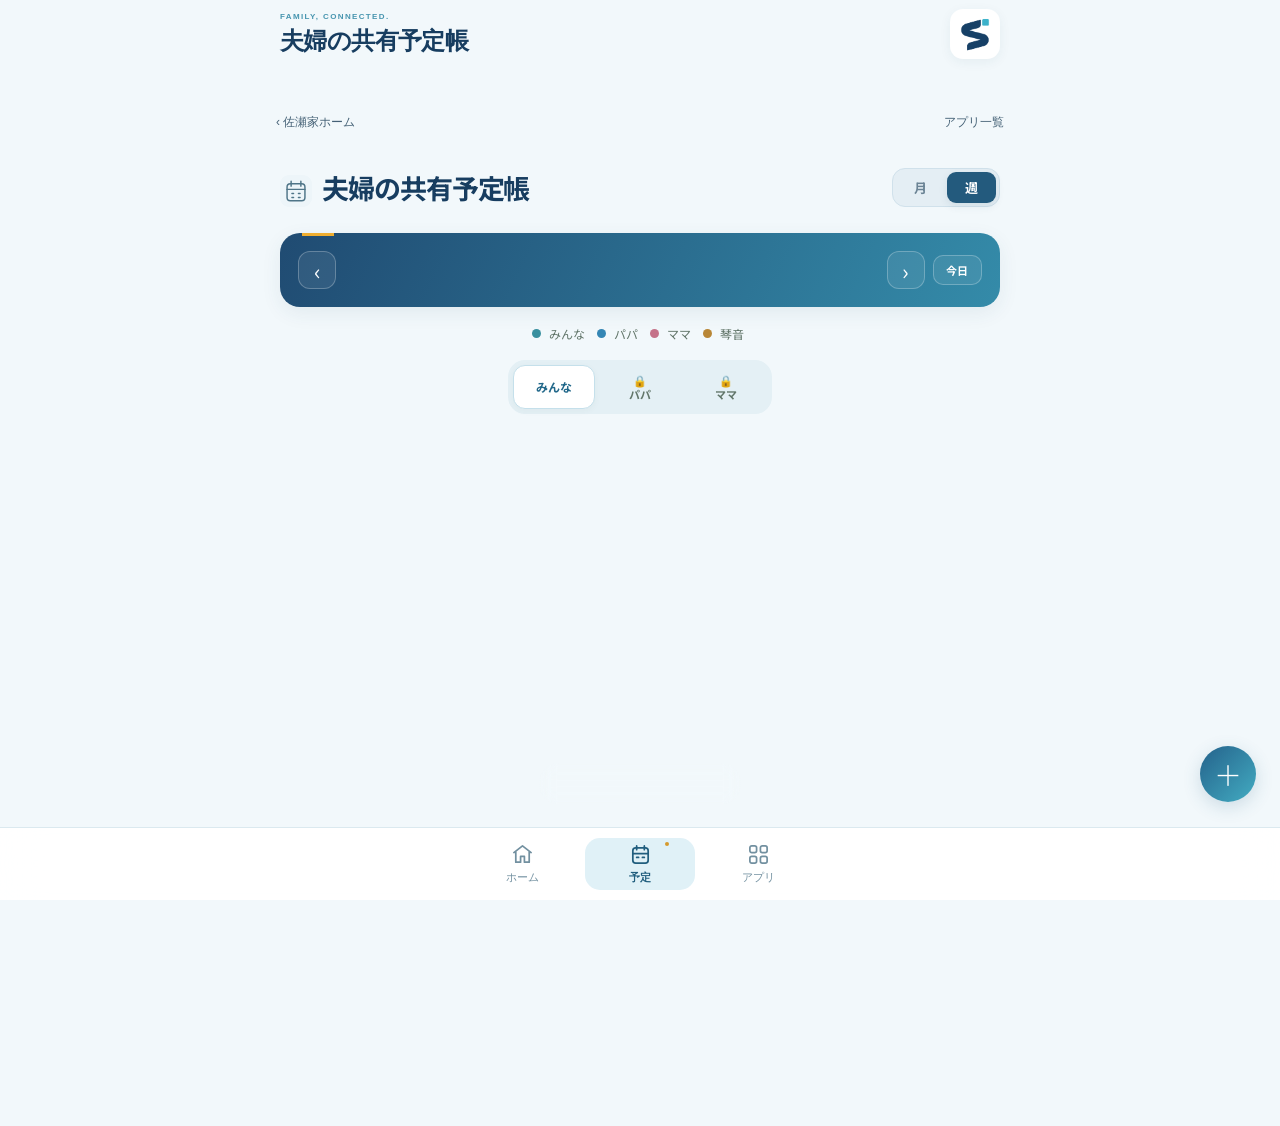
==== commit 7562135c: "Unify family app finish and motion; protect list edits during requests" ====
--- a/calendar/index.html
+++ b/calendar/index.html
@@ -18,7 +18,7 @@
   <link href="https://fonts.googleapis.com/css2?family=Noto+Sans+JP:wght@300;400;500;700&family=Zen+Maru+Gothic:wght@400;500;700&display=swap" rel="stylesheet">
   <link rel="stylesheet" href="styles.css?v=8">
 <link rel="stylesheet" href="family-ux.css">
-<link rel="stylesheet" href="/family-polish.css"><script src="/family-navigation.js" defer></script><link rel="stylesheet" href="/brand-theme.css"><link rel="apple-touch-icon" href="/brand/sase-home-icon.png"><link rel="stylesheet" href="/surface-theme.css"></head>
+<link rel="stylesheet" href="/family-polish.css"><script src="/family-navigation.js" defer></script><link rel="stylesheet" href="/brand-theme.css"><link rel="apple-touch-icon" href="/brand/sase-home-icon.png"><link rel="stylesheet" href="/surface-theme.css"><link rel="stylesheet" href="/family-finish.css"></head>
 <body>
 <div class="family-bar"><a href="https://sase-apps.vercel.app/">‹ 佐瀬家ホーム</a><a href="https://sase-apps.vercel.app/#apps">アプリ一覧</a></div><p id="familyStatus" class="family-status" role="status"></p>
   <div class="bg-orbs">
--- a/family-finish.css
+++ b/family-finish.css
@@ -0,0 +1,45 @@
+/* Final shared details. Movement stays short, interruptible and optional. */
+:root{--sase-blue:#25698e;--sase-gold:#d59a2d;--sase-red:#b9505b;--sase-ease:cubic-bezier(.22,.75,.25,1)}
+html{scroll-padding-bottom:100px}body{-webkit-text-size-adjust:100%}
+button,a,input,textarea,select,summary{-webkit-tap-highlight-color:transparent}
+button,a,summary{touch-action:manipulation}button:not(:disabled),summary{cursor:pointer}
+:is(button,a,input,textarea,select,summary):focus-visible{outline:3px solid #4499bb;outline-offset:3px}
+input,textarea,select{accent-color:var(--sase-blue)}input[type=date],input[type=time],input[type=month]{min-width:0;max-width:100%}
+.brand-mark img{box-shadow:0 3px 12px #244b6010}.brand-header .family-account-bar a{opacity:1}
+.family-app-icon{background:#edf5f9}.home-nav a{flex-shrink:1;min-width:0;min-height:52px}.home-nav a:before{pointer-events:none}
+.home-nav a[aria-current]:after{background:var(--sase-gold)}
+.agenda-essentials>span{background:#e6f3f8;color:#28617d}.agenda-essentials>span[data-state=unknown]{background:#fcf2dd;color:#84621e}.agenda-essentials>span[data-state=unavailable]{background:#f9e9eb;color:#a14652}
+.family-page .list-filters{background:#e5eff5}.family-page .list-filters button[aria-pressed=true]{color:#245e7c;background:#fff}.family-page button[aria-pressed=true]{background:#e4f1f7;border-color:#78aec5;color:#235f7e}
+body[data-kind] .family-page h1{color:var(--family-ink)}body[data-kind] .family-page .panel{background:#fff;position:relative}
+body[data-kind] .family-page .panel:before{content:'';position:absolute;top:0;left:22px;width:32px;height:3px;border-radius:0 0 3px 3px;background:var(--sase-gold)}
+body[data-kind] .family-page button.primary{background:#25698e;color:white}.family-page .item.done{background:#edf4f7}.family-page .panel.is-editing{border-color:#4b95b5;box-shadow:0 0 0 3px #4b95b515}
+.family-page .item-actions .item-delete{color:var(--sase-red);border-color:#ecd1d6}.family-page [aria-busy=true]{cursor:progress}.family-page .status[data-state=error]{color:var(--sase-red)}
+.family-page textarea{resize:vertical;min-height:100px}.family-page .item-row .item-title{min-width:0}.family-page .panel>button+button{margin-left:0}.family-page .panel>button{margin-right:8px;margin-top:4px}
+/* The three journals retain their content accents within the same blue canvas. */
+body[data-suite]{--bg:#f2f8fb;--cream:#f2f8fb;--card:#fff;--white:#fff;--text:#193b54;--muted:#607d90;--border:#d7e6ef;--green:#235b7c;--green-mid:#2b7e9e;--green-light:#60abc0;--orange:#287b9f;--orange-dark:#245f80;--orange-light:#8bc6d8;--orange-pale:#e4f2f8;--rose:#307e9f;--rose-dark:#235f80;--rose-light:#8dc5d7;--rose-pale:#e6f3f8;--shadow-sm:0 3px 12px #244b600a;--shadow-md:0 6px 22px #244b6010;--shadow-lg:0 12px 36px #244b6018;background:var(--bg);color:var(--text);color-scheme:light;font-family:-apple-system,BlinkMacSystemFont,'Noto Sans JP',sans-serif}
+body[data-suite] .brand-header{background:#f2f8fb}body[data-suite] .brand-title-link{color:#193b54}body[data-suite] .brand-kicker{color:#39839d}body[data-suite] .brand-header .family-account-bar a{color:#607d90}
+body[data-suite] .app-header{background:#f8fcffed;border-color:var(--border);color:var(--text)}body[data-suite] .header-title{color:#235f80}
+body[data-suite=camp] .app-header{background:linear-gradient(115deg,#204b72,#348ba9);color:white}
+body[data-suite] :is(.camp-card,.topic-card,.dash-stat,.dash-camp-card,.post-form){border-radius:20px;box-shadow:var(--shadow-sm);border-color:var(--border)}
+body[data-suite] .topic-card{border-left-color:#63abc2}body[data-suite] .topic-card.urgent{border-left-color:var(--sase-red)}
+body[data-suite] .bottom-nav{height:calc(var(--bnav-h) + env(safe-area-inset-bottom));background:#fafdfff2;border-color:var(--border);box-shadow:0 -3px 18px #254b6406}
+body[data-suite] .main-app{padding-bottom:calc(var(--bnav-h) + env(safe-area-inset-bottom) + 16px)}
+body[data-suite] .bnav-btn{color:#648496;margin:5px 4px;border-radius:14px}body[data-suite] .bnav-btn.active{background:#e3f1f7;color:#245f80}body[data-suite] .bnav-btn.active:after{height:3px;left:45%;right:45%;background:var(--sase-gold)}
+.bnav-icon svg{display:block;width:22px;height:22px;fill:none;stroke:currentColor;stroke-width:1.8;stroke-linecap:round;stroke-linejoin:round}
+body[data-suite] :is(.post-icon,.add-icon,.btn-post,.btn-submit){box-shadow:0 4px 14px #27759520}body[data-suite] .fav-btn.active,body[data-suite] .fav-star.active{color:#b88420}
+body[data-suite] .btn-delete-action{color:var(--sase-red);border-color:#e6cdd2}body[data-suite] .btn-resolve-action{background:linear-gradient(115deg,#25698e,#318fa6);box-shadow:var(--shadow-sm)}
+@media(max-width:600px){input:not([type=checkbox]):not([type=radio]),textarea,select{font-size:16px!important}button{min-height:44px}.nav-btn,.modal-close,.modal-close-btn,.btn-icon-add,.btn-gear-header{min-width:44px}.brand-title-link{min-height:44px;justify-content:center}.family-page{padding-left:16px;padding-right:16px}}
+@media(prefers-reduced-motion:no-preference){
+ .home-nav a:before{transition:background .2s ease,transform .22s var(--sase-ease)}.family-dragging .home-nav a:before{transition:none}
+ .panel-enter{animation:family-finish-enter .32s var(--sase-ease)}
+ @keyframes family-finish-enter{from{transform:translate3d(var(--panel-enter-x,0),0,0)}to{transform:translate3d(0,0,0)}}
+ :is(.quick-actions a,.family-page button,.app-card,.dash-card,.bnav-btn){transition:transform .18s var(--sase-ease),background-color .18s ease,box-shadow .18s ease}
+ :is(.quick-actions a,.family-page button,.app-card,.bnav-btn):active{transform:scale(.98)}
+ .family-dragging :is(#homePanel,#appsPanel,#schedulePanel){will-change:transform}
+}
+@media(prefers-reduced-motion:reduce){*,*:before,*:after{animation:none!important;transition:none!important;scroll-behavior:auto!important}.timeline-card,.timeline-card.visible,.h-divider{opacity:1;transform:none}}
+@media(prefers-color-scheme:dark){.agenda-essentials>span{background:#274d61;color:#c7e8f7}.agenda-essentials>span[data-state=unknown]{background:#4b402b;color:#f0d598}.agenda-essentials>span[data-state=unavailable]{background:#513740;color:#f2bcc4}.family-page .list-filters{background:#253f50}.family-page .list-filters button[aria-pressed=true],.family-page button[aria-pressed=true]{background:#315b72;color:#d8effa}body[data-kind] .family-page .panel{background:#203544}.family-page .item.done{background:#1c3443}.family-page .item-actions .item-delete,.family-page .status[data-state=error]{color:#f0abb6}.family-page .item-actions .item-delete{border-color:#73515b}}
+body[data-suite] .main-app{max-width:760px;margin:auto}body[data-suite] .bottom-nav{max-width:760px;margin:auto}body[data-suite=camp] .view{max-width:900px;margin:auto}body[data-suite=photo] .album-controls,body[data-suite=photo] #albumStatus{padding-left:20px;padding-right:20px}
+.brand-header{height:calc(100px + env(safe-area-inset-top));padding-top:calc(8px + env(safe-area-inset-top))}#schedulePanel{top:calc(100px + env(safe-area-inset-top))!important}.family-bar{padding-top:0}
+body[data-suite=photo] .streak-banner{background:#fff3d9;color:#87601d;border:1px solid #edd6a4;box-shadow:none}body[data-suite=photo] .bnav-btn[data-page=post].active .post-icon{background:linear-gradient(135deg,#25698e,#348fa9)}
+body:has(#accountStatus){background:var(--family-canvas);color:var(--family-ink)}body:has(#accountStatus) h1{color:var(--family-ink)}.family-page input,.family-page textarea{border-color:var(--family-line)}
